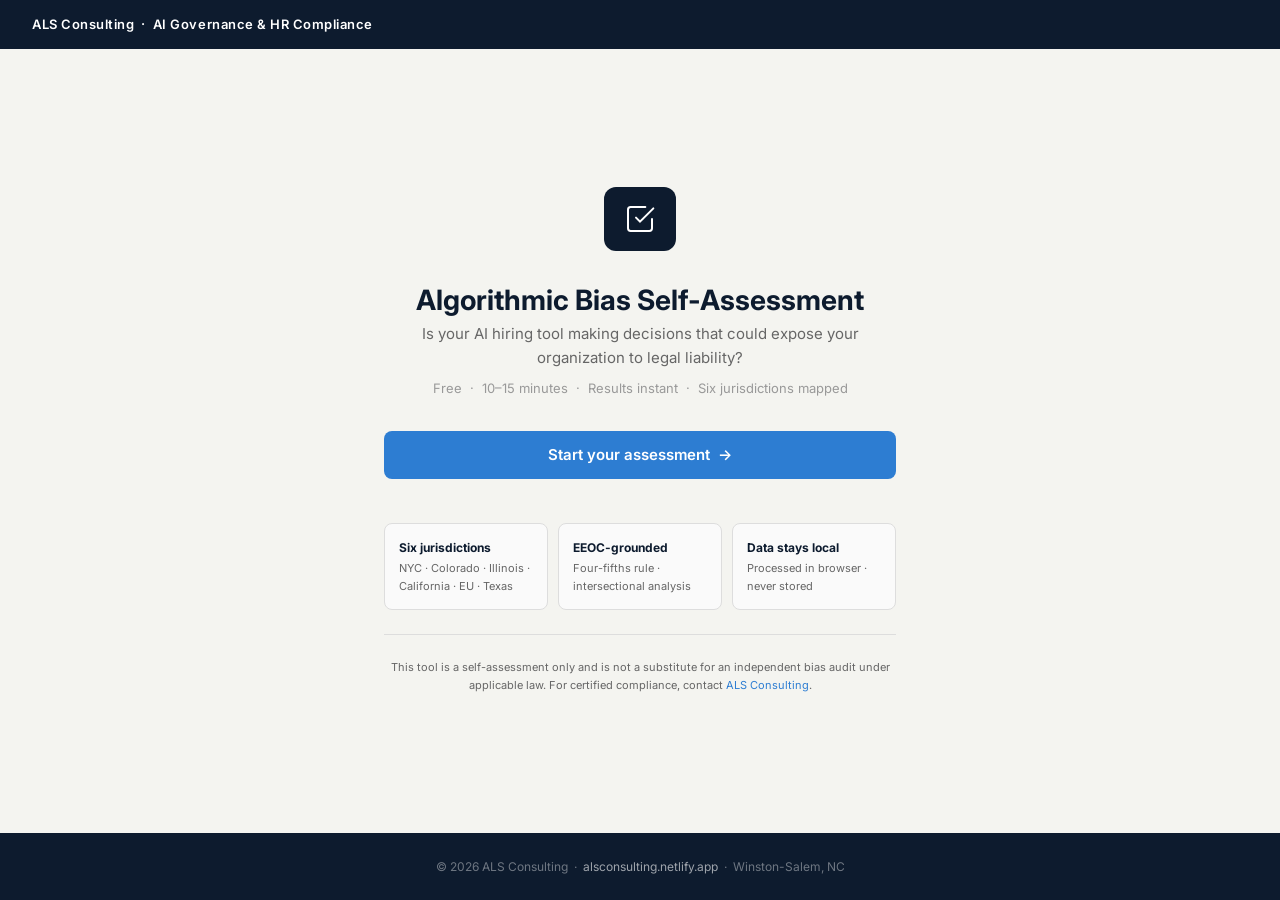
==== public/index.html @ ef99cf1a "Initial commit — ALS Consulting bias audit platform" ====
<!DOCTYPE html>
<html lang="en">
<head>
  <meta charset="UTF-8">
  <meta name="viewport" content="width=device-width, initial-scale=1.0">
  <title>Bias Assessment Tool — ALS Consulting</title>
  <link href="https://fonts.googleapis.com/css2?family=Inter:wght@400;500;600;700;800&display=swap" rel="stylesheet">
  <link rel="stylesheet" href="assets/styles.css">
</head>
<body class="als-page">

  <nav class="als-nav">
    <a href="https://alsconsulting.netlify.app" class="als-nav__logo">
      ALS Consulting &nbsp;·&nbsp; AI Governance & HR Compliance
    </a>
  </nav>

  <main class="als-screen" style="display:flex;align-items:center">
    <div class="als-container als-container--narrow" style="text-align:center">

      <div style="display:inline-block;background:var(--als-navy);border-radius:12px;
                  padding:16px 20px;margin-bottom:24px">
        <svg width="32" height="32" viewBox="0 0 24 24" fill="none"
             stroke="white" stroke-width="1.5" stroke-linecap="round">
          <path d="M9 11l3 3L22 4"/>
          <path d="M21 12v7a2 2 0 0 1-2 2H5a2 2 0 0 1-2-2V5a2 2 0 0 1 2-2h11"/>
        </svg>
      </div>

      <h1 class="als-screen__title" style="font-size:28px">
        Algorithmic Bias Self-Assessment
      </h1>
      <p style="font-size:15px;color:var(--als-text-muted);margin-bottom:8px;line-height:1.6">
        Is your AI hiring tool making decisions that could expose your organization
        to legal liability?
      </p>
      <p style="font-size:13px;color:var(--als-text-faint);margin-bottom:32px;line-height:1.6">
        Free &nbsp;·&nbsp; 10–15 minutes &nbsp;·&nbsp; Results instant &nbsp;·&nbsp;
        Six jurisdictions mapped
      </p>

      <a href="screens/screen-1.html"
         class="als-btn als-btn--cta" style="text-decoration:none;margin-bottom:16px">
        Start your assessment &nbsp;→
      </a>

      <div style="display:grid;grid-template-columns:1fr 1fr 1fr;gap:10px;margin-top:28px;
                  text-align:left">
        <div style="padding:14px;background:var(--als-surface);border-radius:8px;
                    border:0.5px solid var(--als-border)">
          <div style="font-size:12px;font-weight:700;color:var(--als-text-primary);margin-bottom:3px">
            Six jurisdictions
          </div>
          <div class="als-text-xs als-text-muted">NYC · Colorado · Illinois · California · EU · Texas</div>
        </div>
        <div style="padding:14px;background:var(--als-surface);border-radius:8px;
                    border:0.5px solid var(--als-border)">
          <div style="font-size:12px;font-weight:700;color:var(--als-text-primary);margin-bottom:3px">
            EEOC-grounded
          </div>
          <div class="als-text-xs als-text-muted">Four-fifths rule · intersectional analysis</div>
        </div>
        <div style="padding:14px;background:var(--als-surface);border-radius:8px;
                    border:0.5px solid var(--als-border)">
          <div style="font-size:12px;font-weight:700;color:var(--als-text-primary);margin-bottom:3px">
            Data stays local
          </div>
          <div class="als-text-xs als-text-muted">Processed in browser · never stored</div>
        </div>
      </div>

      <div class="als-divider" style="margin:24px 0"></div>

      <p class="als-text-xs als-text-muted" style="line-height:1.6">
        This tool is a self-assessment only and is not a substitute for an independent
        bias audit under applicable law. For certified compliance, contact
        <a href="https://alsconsulting.netlify.app">ALS Consulting</a>.
      </p>

    </div>
  </main>

  <footer class="als-footer">
    <p class="als-footer__text">
      &copy; 2026 ALS Consulting &nbsp;·&nbsp;
      <a href="https://alsconsulting.netlify.app" class="als-footer__link">alsconsulting.netlify.app</a>
      &nbsp;·&nbsp; Winston-Salem, NC
    </p>
  </footer>

</body>
</html>
---- public/assets/styles.css ----
/* ============================================================
   ALS Consulting — Bias Audit Platform
   styles.css v1.0
   Brand: alsconsulting.netlify.app
   Author: Aisha Stargill, ALS Consulting
   ============================================================ */

/* ── DESIGN TOKENS ─────────────────────────────────────────── */
:root {
  /* Brand colors — pulled directly from alsconsulting.netlify.app */
  --als-navy:        #0d1b2e;   /* primary surfaces, nav, headings */
  --als-navy-mid:    #1e3a5f;   /* secondary navy, hover states */
  --als-navy-light:  #2d5282;   /* tertiary navy, borders on dark bg */
  --als-blue:        #2d7dd2;   /* CTA buttons, links, active states */
  --als-blue-light:  #e8f1fb;   /* blue tinted backgrounds */

  /* Functional — legal status colors */
  --als-adverse:     #c0392b;   /* HIGH / adverse impact */
  --als-adverse-bg:  #fdecea;   /* adverse light background */
  --als-adverse-bd:  #f5b5b5;   /* adverse border */
  --als-compliant:   #1d9e75;   /* LOW / compliant */
  --als-compliant-bg:#e8f5e9;   /* compliant light background */
  --als-compliant-bd:#b5ddb5;   /* compliant border */
  --als-monitor:     #b7590a;   /* monitor / pending / countdown */
  --als-monitor-bg:  #fff3e0;   /* monitor light background */
  --als-monitor-bd:  #f5c87a;   /* monitor border */
  --als-doc:         #5c35b5;   /* documentation lane — Texas */
  --als-doc-bg:      #eeedfe;   /* doc light background */
  --als-doc-bd:      #c8c0f0;   /* doc border */

  /* Neutrals */
  --als-white:       #ffffff;
  --als-bg:          #f4f4f0;   /* page background */
  --als-surface:     #fafafa;   /* input backgrounds, cards */
  --als-border:      #dddddd;   /* default border */
  --als-border-mid:  #cccccc;   /* stronger border */
  --als-text-primary:#0d1b2e;   /* main text */
  --als-text-mid:    #444444;   /* body text */
  --als-text-muted:  #666666;   /* secondary text */
  --als-text-faint:  #999999;   /* placeholder, hints */

  /* Typography */
  --als-font:        'Inter', system-ui, -apple-system, sans-serif;
  --als-font-mono:   'JetBrains Mono', 'Fira Code', monospace;

  /* Spacing */
  --als-gap-xs:      4px;
  --als-gap-sm:      8px;
  --als-gap-md:      12px;
  --als-gap-lg:      16px;
  --als-gap-xl:      24px;
  --als-gap-2xl:     32px;
  --als-gap-3xl:     48px;

  /* Radii */
  --als-radius-sm:   4px;
  --als-radius-md:   8px;
  --als-radius-lg:   12px;
  --als-radius-xl:   16px;
  --als-radius-pill: 999px;

  /* Transitions */
  --als-ease:        0.15s ease;
}

/* ── RESET ──────────────────────────────────────────────────── */
*, *::before, *::after {
  box-sizing: border-box;
  margin: 0;
  padding: 0;
}

html {
  font-size: 16px;
  -webkit-text-size-adjust: 100%;
  scroll-behavior: smooth;
}

body {
  font-family: var(--als-font);
  font-size: 14px;
  line-height: 1.6;
  color: var(--als-text-mid);
  background: var(--als-bg);
  min-height: 100vh;
}

img, svg {
  display: block;
  max-width: 100%;
}

button {
  font-family: inherit;
  cursor: pointer;
  border: none;
  background: none;
}

input, select, textarea {
  font-family: inherit;
  font-size: 14px;
}

a {
  color: var(--als-blue);
  text-decoration: none;
}

a:hover {
  text-decoration: underline;
}

/* ── LAYOUT ─────────────────────────────────────────────────── */
.als-page {
  display: flex;
  flex-direction: column;
  min-height: 100vh;
}

.als-container {
  width: 100%;
  max-width: 760px;
  margin: 0 auto;
  padding: 0 var(--als-gap-xl);
}

.als-container--wide {
  max-width: 960px;
}

.als-container--narrow {
  max-width: 560px;
}

/* ── NAVIGATION BAR ─────────────────────────────────────────── */
.als-nav {
  background: var(--als-navy);
  padding: 14px var(--als-gap-2xl);
  display: flex;
  align-items: center;
  justify-content: space-between;
  position: sticky;
  top: 0;
  z-index: 100;
}

.als-nav__logo {
  color: var(--als-white);
  font-size: 13px;
  font-weight: 600;
  letter-spacing: 0.04em;
  text-decoration: none;
}

.als-nav__logo:hover {
  text-decoration: none;
  opacity: 0.85;
}

/* ── PROGRESS STEPS ─────────────────────────────────────────── */
.als-steps {
  display: flex;
  align-items: center;
  gap: 6px;
}

.als-step {
  width: 8px;
  height: 8px;
  border-radius: var(--als-radius-pill);
  background: var(--als-navy-mid);
  transition: background var(--als-ease);
}

.als-step--active {
  background: var(--als-blue);
  width: 20px;
}

.als-step--done {
  background: var(--als-compliant);
}

/* ── SCREEN BODY ────────────────────────────────────────────── */
.als-screen {
  flex: 1;
  padding: var(--als-gap-3xl) var(--als-gap-xl);
}

.als-screen__title {
  font-size: 22px;
  font-weight: 700;
  color: var(--als-text-primary);
  margin-bottom: 4px;
  line-height: 1.3;
}

.als-screen__title em {
  font-style: italic;
  color: var(--als-blue);
}

.als-screen__sub {
  font-size: 13px;
  color: var(--als-text-muted);
  margin-bottom: var(--als-gap-2xl);
}

/* ── CARDS ──────────────────────────────────────────────────── */
.als-card {
  background: var(--als-white);
  border: 0.5px solid var(--als-border);
  border-radius: var(--als-radius-lg);
  padding: var(--als-gap-xl) var(--als-gap-2xl);
  margin-bottom: var(--als-gap-lg);
}

.als-card--dark {
  background: var(--als-navy);
  border-color: var(--als-navy-mid);
  color: var(--als-white);
}

.als-card--adverse {
  background: var(--als-adverse-bg);
  border-color: var(--als-adverse-bd);
}

.als-card--compliant {
  background: var(--als-compliant-bg);
  border-color: var(--als-compliant-bd);
}

.als-card--monitor {
  background: var(--als-monitor-bg);
  border-color: var(--als-monitor-bd);
}

.als-card--doc {
  background: var(--als-doc-bg);
  border-color: var(--als-doc-bd);
}

/* ── FORM ELEMENTS ──────────────────────────────────────────── */
.als-form-group {
  display: flex;
  flex-direction: column;
  gap: var(--als-gap-xs);
  margin-bottom: var(--als-gap-md);
}

.als-label {
  font-size: 12px;
  font-weight: 600;
  color: var(--als-text-muted);
  letter-spacing: 0.02em;
  text-transform: uppercase;
}

.als-input,
.als-select,
.als-textarea {
  height: 40px;
  border: 0.5px solid var(--als-border-mid);
  border-radius: var(--als-radius-md);
  padding: 0 12px;
  font-size: 14px;
  color: var(--als-text-primary);
  background: var(--als-surface);
  transition: border-color var(--als-ease), box-shadow var(--als-ease);
  width: 100%;
}

.als-textarea {
  height: auto;
  min-height: 100px;
  padding: 10px 12px;
  resize: vertical;
}

.als-input:focus,
.als-select:focus,
.als-textarea:focus {
  outline: none;
  border-color: var(--als-blue);
  box-shadow: 0 0 0 3px rgba(45, 125, 210, 0.12);
}

.als-input::placeholder,
.als-textarea::placeholder {
  color: var(--als-text-faint);
}

.als-input--error {
  border-color: var(--als-adverse);
  background: var(--als-adverse-bg);
}

.als-select {
  appearance: none;
  background-image: url("data:image/svg+xml,%3Csvg xmlns='http://www.w3.org/2000/svg' width='12' height='12' viewBox='0 0 12 12'%3E%3Cpath fill='%23666' d='M6 8L1 3h10z'/%3E%3C/svg%3E");
  background-repeat: no-repeat;
  background-position: right 12px center;
  padding-right: 32px;
  cursor: pointer;
}

/* ── FORM GRID ──────────────────────────────────────────────── */
.als-form-row {
  display: grid;
  grid-template-columns: 1fr 1fr;
  gap: var(--als-gap-md);
}

.als-form-row--3 {
  grid-template-columns: 1fr 1fr 1fr;
}

/* ── BUTTONS ────────────────────────────────────────────────── */
.als-btn {
  display: inline-flex;
  align-items: center;
  justify-content: center;
  gap: 8px;
  height: 44px;
  padding: 0 var(--als-gap-xl);
  border-radius: var(--als-radius-md);
  font-size: 14px;
  font-weight: 600;
  transition: all var(--als-ease);
  cursor: pointer;
  text-decoration: none;
  border: none;
}

.als-btn:active {
  transform: scale(0.98);
}

.als-btn--primary {
  background: var(--als-navy);
  color: var(--als-white);
  width: 100%;
}

.als-btn--primary:hover {
  background: var(--als-navy-mid);
  text-decoration: none;
  color: var(--als-white);
}

.als-btn--cta {
  background: var(--als-blue);
  color: var(--als-white);
  width: 100%;
  height: 48px;
  font-size: 15px;
}

.als-btn--cta:hover {
  background: #2268b8;
  text-decoration: none;
  color: var(--als-white);
}

.als-btn--secondary {
  background: var(--als-surface);
  color: var(--als-text-mid);
  border: 0.5px solid var(--als-border-mid);
}

.als-btn--secondary:hover {
  background: #eeeeea;
  text-decoration: none;
}

.als-btn--ghost {
  background: transparent;
  color: var(--als-blue);
  border: 0.5px solid var(--als-blue);
}

.als-btn--ghost:hover {
  background: var(--als-blue-light);
  text-decoration: none;
}

.als-btn--sm {
  height: 32px;
  padding: 0 var(--als-gap-md);
  font-size: 12px;
}

/* ── BADGES / PILLS ─────────────────────────────────────────── */
.als-badge {
  display: inline-flex;
  align-items: center;
  padding: 3px 10px;
  border-radius: var(--als-radius-pill);
  font-size: 11px;
  font-weight: 700;
  letter-spacing: 0.04em;
  text-transform: uppercase;
}

.als-badge--adverse {
  background: var(--als-adverse);
  color: var(--als-white);
}

.als-badge--compliant {
  background: var(--als-compliant);
  color: var(--als-white);
}

.als-badge--monitor {
  background: var(--als-monitor-bg);
  color: var(--als-monitor);
  border: 0.5px solid var(--als-monitor-bd);
}

.als-badge--doc {
  background: var(--als-doc-bg);
  color: var(--als-doc);
  border: 0.5px solid var(--als-doc-bd);
}

.als-badge--active {
  background: var(--als-compliant-bg);
  color: var(--als-compliant);
  border: 0.5px solid var(--als-compliant-bd);
}

.als-badge--pending {
  background: var(--als-monitor-bg);
  color: var(--als-monitor);
}

/* ── JURISDICTION SELECTOR CARDS ────────────────────────────── */
.als-jur-grid {
  display: grid;
  grid-template-columns: 1fr 1fr 1fr;
  gap: var(--als-gap-sm);
  margin-bottom: var(--als-gap-xl);
}

.als-jur-card {
  border: 0.5px solid var(--als-border);
  border-radius: var(--als-radius-md);
  padding: 12px 14px;
  cursor: pointer;
  background: var(--als-surface);
  transition: all var(--als-ease);
  user-select: none;
}

.als-jur-card:hover {
  border-color: var(--als-blue);
  background: var(--als-blue-light);
}

.als-jur-card.selected {
  border-color: var(--als-blue);
  background: var(--als-blue-light);
  box-shadow: 0 0 0 1px var(--als-blue);
}

.als-jur-card__name {
  font-size: 12px;
  font-weight: 700;
  color: var(--als-text-primary);
  margin-bottom: 3px;
}

.als-jur-card__status {
  font-size: 10px;
  color: var(--als-compliant);
  font-weight: 500;
}

.als-jur-card__status--pending {
  color: var(--als-monitor);
}

.als-jur-card__status--doc {
  color: var(--als-doc);
}

/* ── FILE UPLOAD ────────────────────────────────────────────── */
.als-upload-zone {
  border: 1.5px dashed var(--als-border-mid);
  border-radius: var(--als-radius-lg);
  padding: var(--als-gap-3xl) var(--als-gap-2xl);
  text-align: center;
  cursor: pointer;
  background: var(--als-surface);
  transition: all var(--als-ease);
}

.als-upload-zone:hover,
.als-upload-zone.dragover {
  border-color: var(--als-blue);
  background: var(--als-blue-light);
}

.als-upload-zone__icon {
  width: 40px;
  height: 40px;
  margin: 0 auto var(--als-gap-md);
  background: var(--als-navy);
  border-radius: var(--als-radius-md);
  display: flex;
  align-items: center;
  justify-content: center;
}

.als-upload-zone__icon svg {
  width: 20px;
  height: 20px;
  stroke: var(--als-white);
}

.als-upload-zone__title {
  font-size: 14px;
  font-weight: 600;
  color: var(--als-text-primary);
  margin-bottom: 4px;
}

.als-upload-zone__sub {
  font-size: 12px;
  color: var(--als-text-muted);
}

.als-upload-zone input[type="file"] {
  display: none;
}

/* ── VALIDATION ITEMS ───────────────────────────────────────── */
.als-validation-list {
  display: flex;
  flex-direction: column;
  gap: var(--als-gap-sm);
  margin-bottom: var(--als-gap-xl);
}

.als-validation-item {
  display: flex;
  align-items: center;
  gap: var(--als-gap-md);
  padding: 10px 14px;
  border-radius: var(--als-radius-md);
  border: 0.5px solid var(--als-border);
  background: var(--als-surface);
  font-size: 13px;
}

.als-validation-item__dot {
  width: 10px;
  height: 10px;
  border-radius: 50%;
  flex-shrink: 0;
}

.als-validation-item--ok .als-validation-item__dot {
  background: var(--als-compliant);
}

.als-validation-item--error .als-validation-item__dot {
  background: var(--als-adverse);
}

.als-validation-item--warn .als-validation-item__dot {
  background: var(--als-monitor);
}

.als-validation-item--ok {
  border-color: var(--als-compliant-bd);
}

.als-validation-item--error {
  border-color: var(--als-adverse-bd);
  background: var(--als-adverse-bg);
}

.als-validation-item--warn {
  border-color: var(--als-monitor-bd);
  background: var(--als-monitor-bg);
}

/* ── RISK SCORE HEADER ──────────────────────────────────────── */
.als-risk-header {
  background: var(--als-navy);
  padding: var(--als-gap-xl) var(--als-gap-2xl) var(--als-gap-xl);
}

.als-risk-header__top {
  display: flex;
  justify-content: space-between;
  align-items: center;
  margin-bottom: var(--als-gap-lg);
}

.als-risk-header__label {
  color: rgba(255,255,255,0.6);
  font-size: 11px;
  font-weight: 600;
  letter-spacing: 0.06em;
  text-transform: uppercase;
  margin-bottom: 2px;
}

.als-risk-header__title {
  color: var(--als-white);
  font-size: 16px;
  font-weight: 700;
}

/* ── GAUGE BAR ──────────────────────────────────────────────── */
.als-gauge {
  margin-bottom: var(--als-gap-md);
}

.als-gauge__bar {
  height: 8px;
  background: var(--als-navy-mid);
  border-radius: var(--als-radius-pill);
  overflow: hidden;
  position: relative;
}

.als-gauge__fill {
  height: 100%;
  border-radius: var(--als-radius-pill);
  transition: width 0.8s cubic-bezier(0.4, 0, 0.2, 1);
}

.als-gauge__fill--adverse {
  background: var(--als-adverse);
}

.als-gauge__fill--compliant {
  background: var(--als-compliant);
}

.als-gauge__threshold {
  position: absolute;
  top: -2px;
  bottom: -2px;
  width: 2px;
  background: rgba(255,255,255,0.4);
  left: 80%;
}

.als-gauge__labels {
  display: flex;
  justify-content: space-between;
  margin-top: 4px;
}

.als-gauge__label-text {
  font-size: 10px;
  color: rgba(255,255,255,0.4);
}

/* ── GROUP RESULT CARDS ─────────────────────────────────────── */
.als-groups-grid {
  display: grid;
  grid-template-columns: 1fr 1fr;
  gap: var(--als-gap-sm);
  padding: var(--als-gap-xl) var(--als-gap-2xl);
}

.als-group-card {
  border-radius: var(--als-radius-md);
  padding: 14px 16px;
  border: 0.5px solid;
}

.als-group-card--adverse {
  background: var(--als-adverse-bg);
  border-color: var(--als-adverse-bd);
}

.als-group-card--compliant {
  background: var(--als-compliant-bg);
  border-color: var(--als-compliant-bd);
}

.als-group-card--excluded {
  background: var(--als-surface);
  border-color: var(--als-border);
  opacity: 0.7;
}

.als-group-card__name {
  font-size: 11px;
  font-weight: 700;
  color: var(--als-text-primary);
  margin-bottom: 6px;
  line-height: 1.3;
}

.als-group-card__ratio {
  font-size: 28px;
  font-weight: 800;
  line-height: 1;
  margin-bottom: 4px;
}

.als-group-card__ratio--adverse {
  color: var(--als-adverse);
}

.als-group-card__ratio--compliant {
  color: var(--als-compliant);
}

.als-group-card__meta {
  font-size: 10px;
  color: var(--als-text-muted);
}

/* ── JURISDICTION FLAGS ─────────────────────────────────────── */
.als-jur-flags {
  display: flex;
  flex-direction: column;
  gap: var(--als-gap-xs);
  padding: 0 var(--als-gap-2xl) var(--als-gap-lg);
}

.als-jur-flag-row {
  display: flex;
  align-items: center;
  justify-content: space-between;
  padding: 10px 14px;
  border-radius: var(--als-radius-md);
  border: 0.5px solid var(--als-border);
  background: var(--als-surface);
}

.als-jur-flag-row__name {
  font-size: 12px;
  font-weight: 600;
  color: var(--als-text-primary);
}

/* ── COUNTDOWN STRIP ────────────────────────────────────────── */
.als-countdown-strip {
  background: var(--als-monitor-bg);
  border-top: 0.5px solid var(--als-monitor-bd);
  padding: 10px var(--als-gap-2xl);
  display: flex;
  align-items: flex-start;
  gap: var(--als-gap-md);
}

.als-countdown-strip__dot {
  width: 8px;
  height: 8px;
  border-radius: 50%;
  background: var(--als-monitor);
  flex-shrink: 0;
  margin-top: 4px;
}

.als-countdown-strip__text {
  font-size: 12px;
  color: var(--als-monitor);
  line-height: 1.5;
}

/* ── LEGAL WALL ─────────────────────────────────────────────── */
.als-wall {
  background: var(--als-navy);
  border-radius: var(--als-radius-lg);
  padding: var(--als-gap-xl) var(--als-gap-2xl);
  margin-bottom: var(--als-gap-lg);
}

.als-wall__heading {
  color: var(--als-white);
  font-size: 14px;
  font-weight: 700;
  margin-bottom: var(--als-gap-sm);
  line-height: 1.4;
}

.als-wall__body {
  color: rgba(255,255,255,0.65);
  font-size: 13px;
  line-height: 1.6;
}

/* ── RECOMMENDATIONS ────────────────────────────────────────── */
.als-rec-list {
  display: flex;
  flex-direction: column;
  gap: var(--als-gap-md);
  margin-bottom: var(--als-gap-xl);
}

.als-rec-item {
  display: flex;
  gap: var(--als-gap-lg);
  padding: var(--als-gap-lg);
  background: var(--als-white);
  border: 0.5px solid var(--als-border);
  border-radius: var(--als-radius-md);
  border-left: 3px solid var(--als-navy);
}

.als-rec-item__number {
  font-size: 18px;
  font-weight: 800;
  color: var(--als-navy);
  min-width: 28px;
  line-height: 1;
  padding-top: 2px;
}

.als-rec-item__content {}

.als-rec-item__title {
  font-size: 13px;
  font-weight: 700;
  color: var(--als-text-primary);
  margin-bottom: 4px;
}

.als-rec-item__body {
  font-size: 12px;
  color: var(--als-text-muted);
  line-height: 1.5;
}

.als-rec-item__jurisdiction {
  display: inline-flex;
  margin-top: 6px;
  font-size: 10px;
  font-weight: 700;
  color: var(--als-blue);
  background: var(--als-blue-light);
  padding: 2px 8px;
  border-radius: var(--als-radius-pill);
}

/* ── DIVIDERS ───────────────────────────────────────────────── */
.als-divider {
  height: 0.5px;
  background: var(--als-border);
  margin: var(--als-gap-lg) 0;
}

/* ── ALERT BOXES ────────────────────────────────────────────── */
.als-alert {
  padding: 12px 16px;
  border-radius: var(--als-radius-md);
  border: 0.5px solid;
  font-size: 12px;
  line-height: 1.5;
  margin-bottom: var(--als-gap-md);
}

.als-alert--adverse {
  background: var(--als-adverse-bg);
  border-color: var(--als-adverse-bd);
  color: #7a1a12;
}

.als-alert--monitor {
  background: var(--als-monitor-bg);
  border-color: var(--als-monitor-bd);
  color: var(--als-monitor);
}

.als-alert--compliant {
  background: var(--als-compliant-bg);
  border-color: var(--als-compliant-bd);
  color: #0a5c36;
}

.als-alert--doc {
  background: var(--als-doc-bg);
  border-color: var(--als-doc-bd);
  color: var(--als-doc);
}

.als-alert__title {
  font-weight: 700;
  margin-bottom: 2px;
}

/* ── STAT / METRIC CARDS ────────────────────────────────────── */
.als-stats-grid {
  display: grid;
  grid-template-columns: repeat(3, 1fr);
  gap: var(--als-gap-md);
  margin-bottom: var(--als-gap-xl);
}

.als-stat {
  background: var(--als-surface);
  border-radius: var(--als-radius-md);
  padding: var(--als-gap-md) var(--als-gap-lg);
}

.als-stat__label {
  font-size: 11px;
  color: var(--als-text-muted);
  margin-bottom: 4px;
  text-transform: uppercase;
  letter-spacing: 0.04em;
}

.als-stat__value {
  font-size: 22px;
  font-weight: 700;
  color: var(--als-text-primary);
}

.als-stat__value--adverse {
  color: var(--als-adverse);
}

.als-stat__value--compliant {
  color: var(--als-compliant);
}

/* ── LOADING STATE ──────────────────────────────────────────── */
.als-loading {
  display: flex;
  flex-direction: column;
  align-items: center;
  justify-content: center;
  padding: var(--als-gap-3xl);
  gap: var(--als-gap-lg);
}

.als-spinner {
  width: 36px;
  height: 36px;
  border: 3px solid var(--als-border);
  border-top-color: var(--als-navy);
  border-radius: 50%;
  animation: als-spin 0.8s linear infinite;
}

@keyframes als-spin {
  to { transform: rotate(360deg); }
}

.als-loading__text {
  font-size: 13px;
  color: var(--als-text-muted);
}

/* ── ERROR STATE ────────────────────────────────────────────── */
.als-error-state {
  text-align: center;
  padding: var(--als-gap-3xl) var(--als-gap-xl);
}

.als-error-state__icon {
  width: 44px;
  height: 44px;
  border-radius: 50%;
  background: var(--als-adverse-bg);
  display: flex;
  align-items: center;
  justify-content: center;
  margin: 0 auto var(--als-gap-lg);
}

.als-error-state__title {
  font-size: 16px;
  font-weight: 700;
  color: var(--als-adverse);
  margin-bottom: 6px;
}

.als-error-state__body {
  font-size: 13px;
  color: var(--als-text-muted);
  margin-bottom: var(--als-gap-xl);
}

/* ── FOOTER ─────────────────────────────────────────────────── */
.als-footer {
  background: var(--als-navy);
  padding: var(--als-gap-xl) var(--als-gap-2xl);
  margin-top: auto;
  text-align: center;
}

.als-footer__text {
  font-size: 12px;
  color: rgba(255,255,255,0.4);
}

.als-footer__link {
  color: rgba(255,255,255,0.6);
}

.als-footer__link:hover {
  color: var(--als-white);
  text-decoration: underline;
}

/* ── WATERMARK (summary export) ─────────────────────────────── */
.als-watermark {
  position: relative;
}

.als-watermark::after {
  content: "INTERNAL USE ONLY · NOT AUDIT CERTIFIED";
  position: absolute;
  top: 50%;
  left: 50%;
  transform: translate(-50%, -50%) rotate(-35deg);
  font-size: 28px;
  font-weight: 900;
  color: rgba(0,0,0,0.06);
  white-space: nowrap;
  pointer-events: none;
  letter-spacing: 0.08em;
  z-index: 0;
}

/* ── UTILITY CLASSES ────────────────────────────────────────── */
.als-text-center  { text-align: center; }
.als-text-muted   { color: var(--als-text-muted); }
.als-text-sm      { font-size: 12px; }
.als-text-xs      { font-size: 11px; }
.als-font-bold    { font-weight: 700; }
.als-mt-sm        { margin-top: var(--als-gap-sm); }
.als-mt-md        { margin-top: var(--als-gap-md); }
.als-mt-lg        { margin-top: var(--als-gap-lg); }
.als-mt-xl        { margin-top: var(--als-gap-xl); }
.als-mb-sm        { margin-bottom: var(--als-gap-sm); }
.als-mb-md        { margin-bottom: var(--als-gap-md); }
.als-mb-lg        { margin-bottom: var(--als-gap-lg); }
.als-mb-xl        { margin-bottom: var(--als-gap-xl); }
.als-w-full       { width: 100%; }
.als-hidden       { display: none !important; }
.als-flex         { display: flex; }
.als-flex-center  { display: flex; align-items: center; justify-content: center; }
.als-flex-between { display: flex; align-items: center; justify-content: space-between; }
.als-gap-sm       { gap: var(--als-gap-sm); }
.als-gap-md       { gap: var(--als-gap-md); }

/* ── RESPONSIVE ─────────────────────────────────────────────── */
@media (max-width: 600px) {
  .als-form-row,
  .als-form-row--3 {
    grid-template-columns: 1fr;
  }

  .als-jur-grid {
    grid-template-columns: 1fr 1fr;
  }

  .als-groups-grid {
    grid-template-columns: 1fr;
  }

  .als-stats-grid {
    grid-template-columns: 1fr 1fr;
  }

  .als-screen {
    padding: var(--als-gap-xl) var(--als-gap-md);
  }

  .als-nav {
    padding: 12px var(--als-gap-lg);
  }

  .als-screen__title {
    font-size: 18px;
  }
}

@media (max-width: 400px) {
  .als-jur-grid {
    grid-template-columns: 1fr;
  }

  .als-stats-grid {
    grid-template-columns: 1fr;
  }
}

/* ── PRINT (summary export) ─────────────────────────────────── */
@media print {
  .als-nav,
  .als-btn,
  .als-footer {
    display: none !important;
  }

  body {
    background: white;
  }

  .als-card,
  .als-group-card {
    break-inside: avoid;
  }
}
</style>
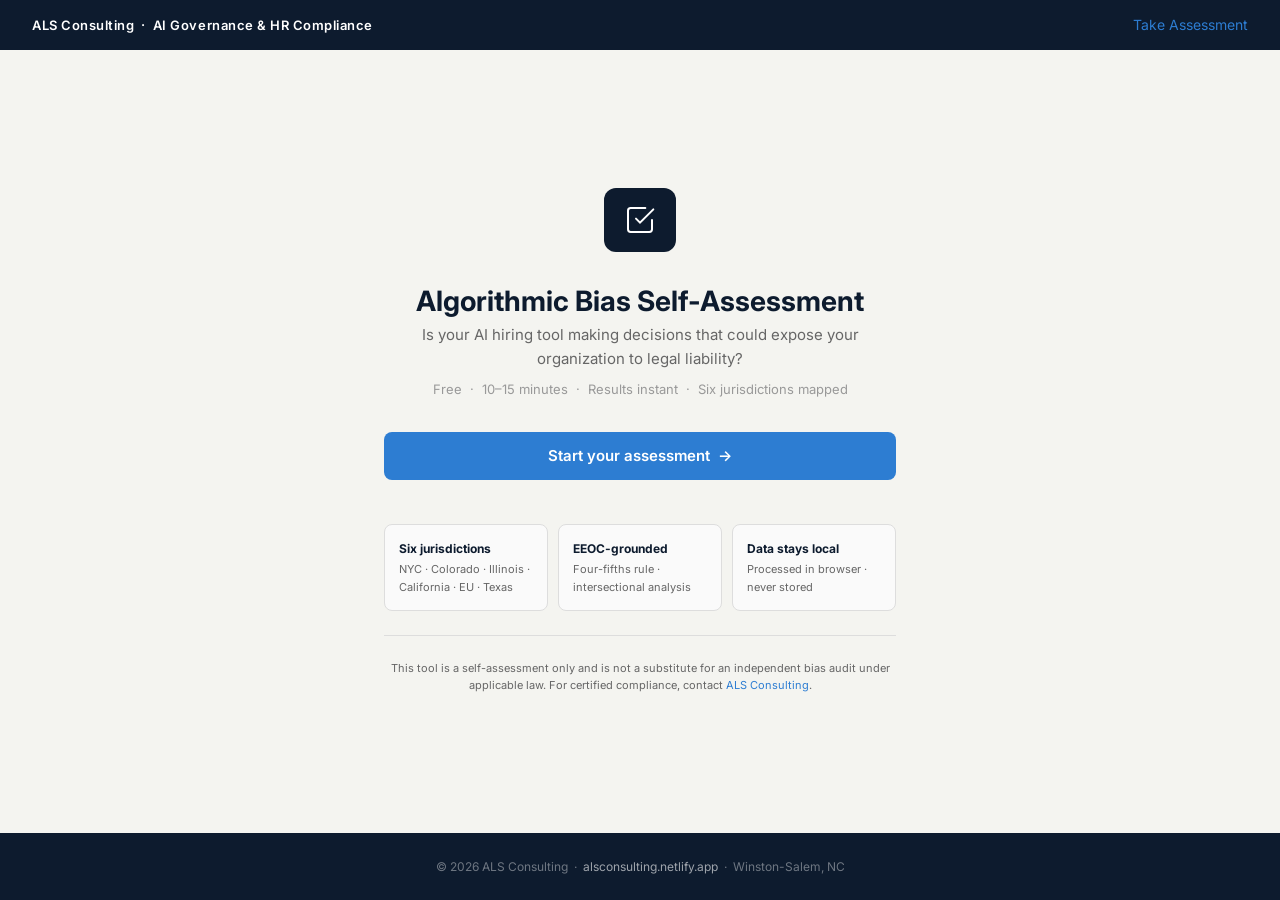
==== commit ea88a84f: "Add Take Assessment link to navbar" ====
--- a/public/index.html
+++ b/public/index.html
@@ -13,6 +13,7 @@
     <a href="https://alsconsulting.netlify.app" class="als-nav__logo">
       ALS Consulting &nbsp;·&nbsp; AI Governance & HR Compliance
     </a>
+    <a href="https://alsconsulting.netlify.app/screens/screen-1" class="nav-cta">Take Assessment</a>
   </nav>
 
   <main class="als-screen" style="display:flex;align-items:center">
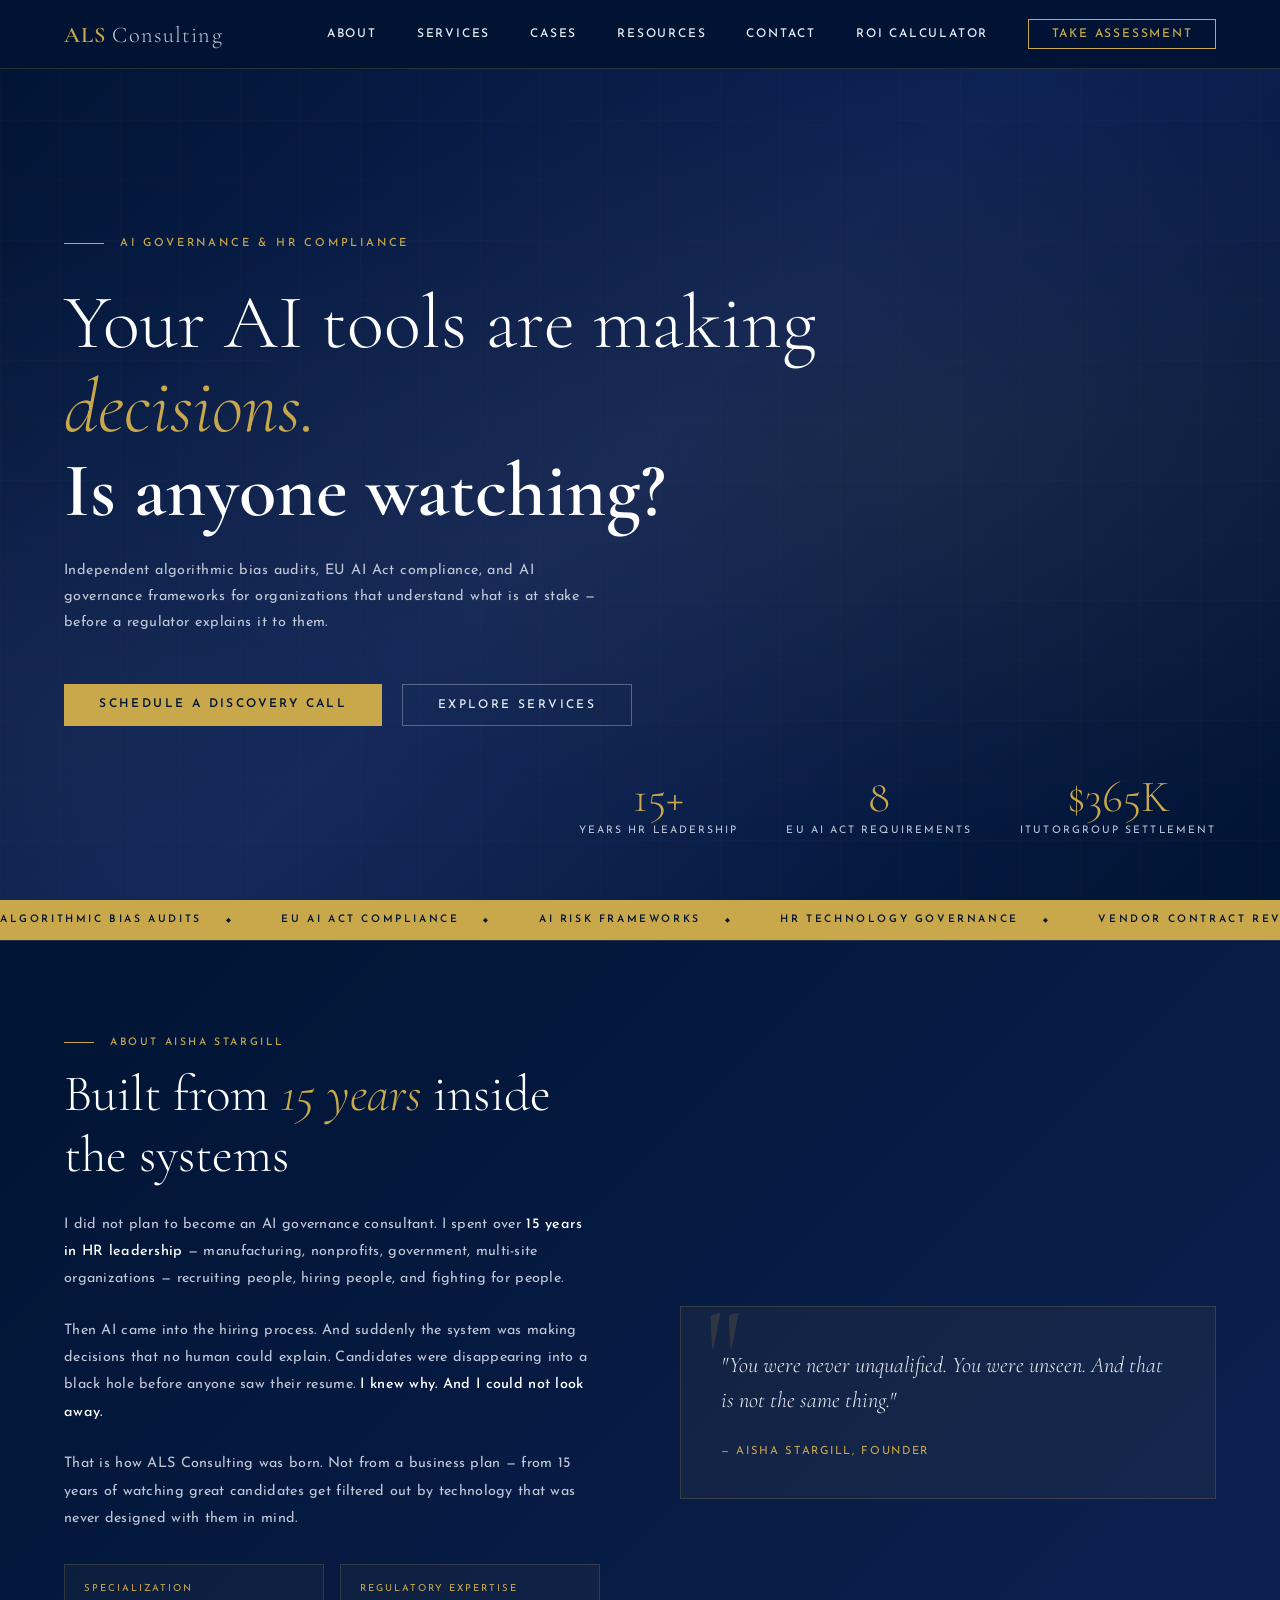
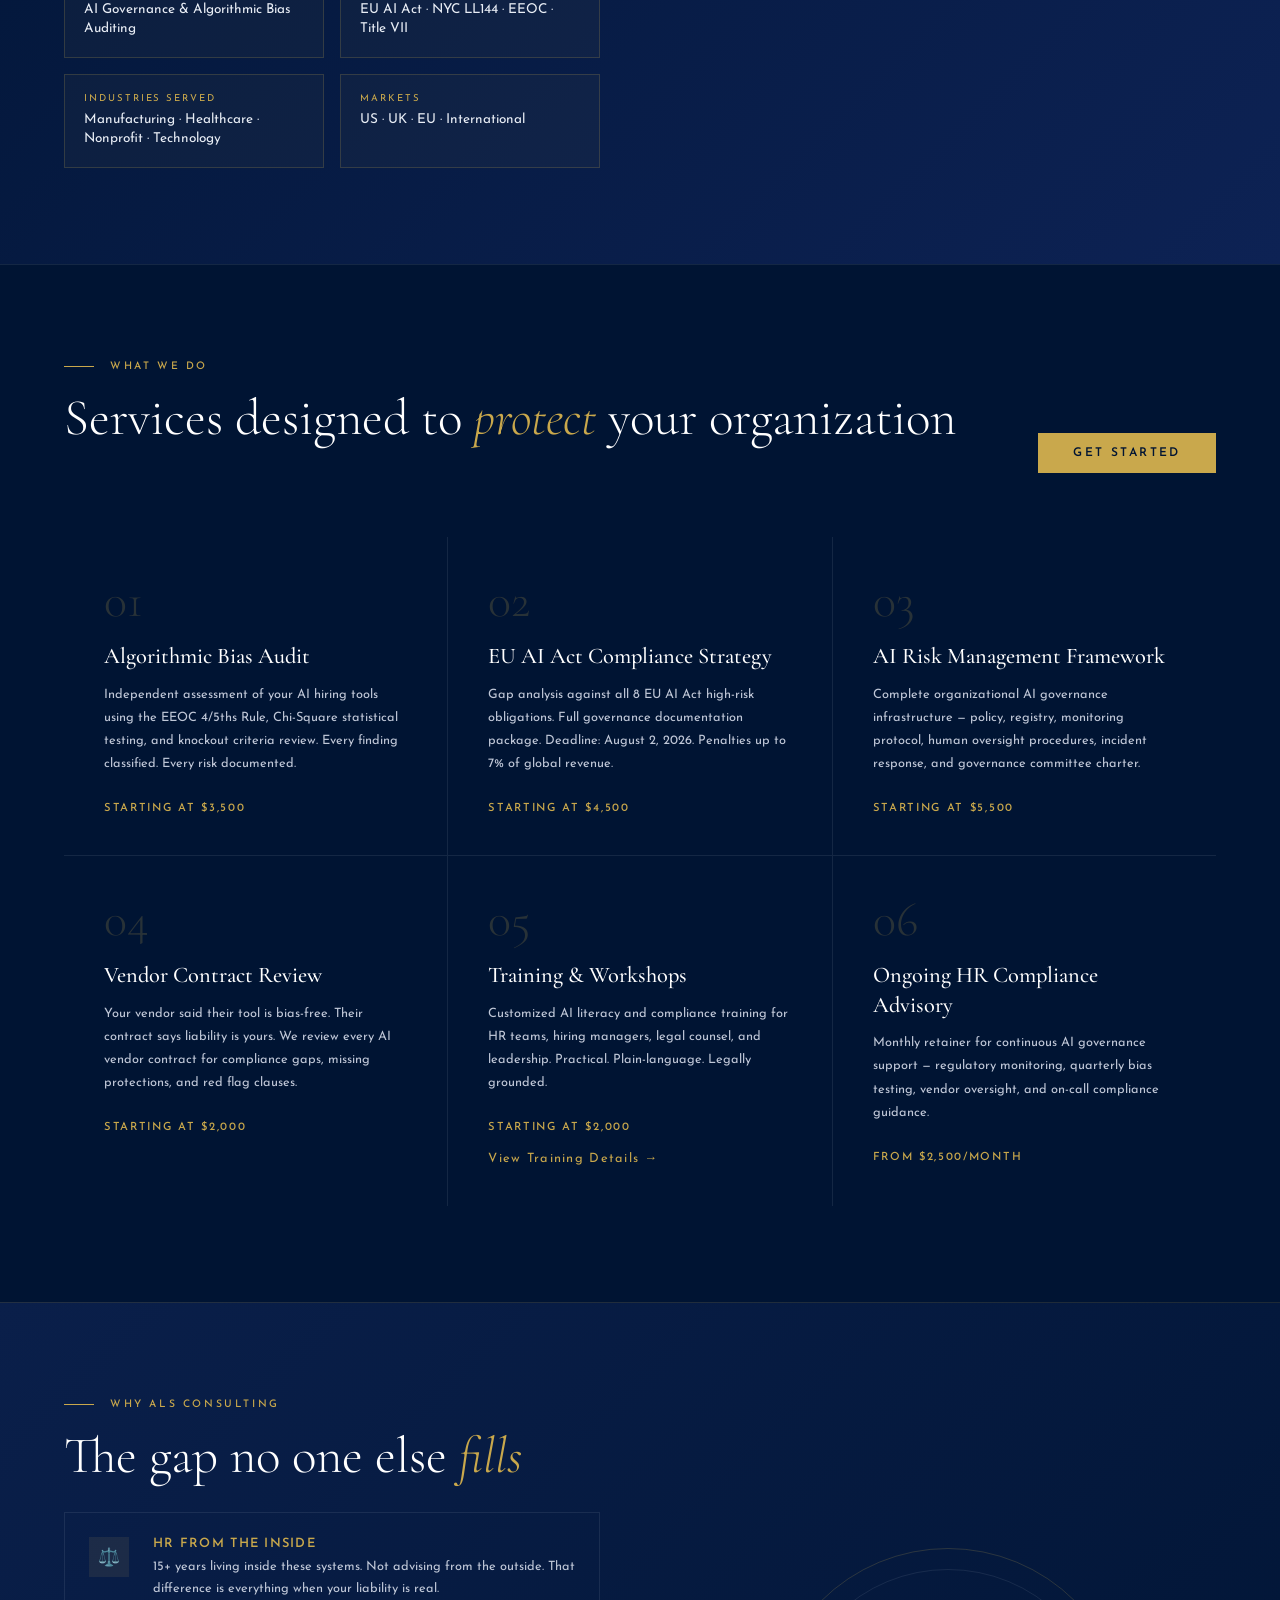
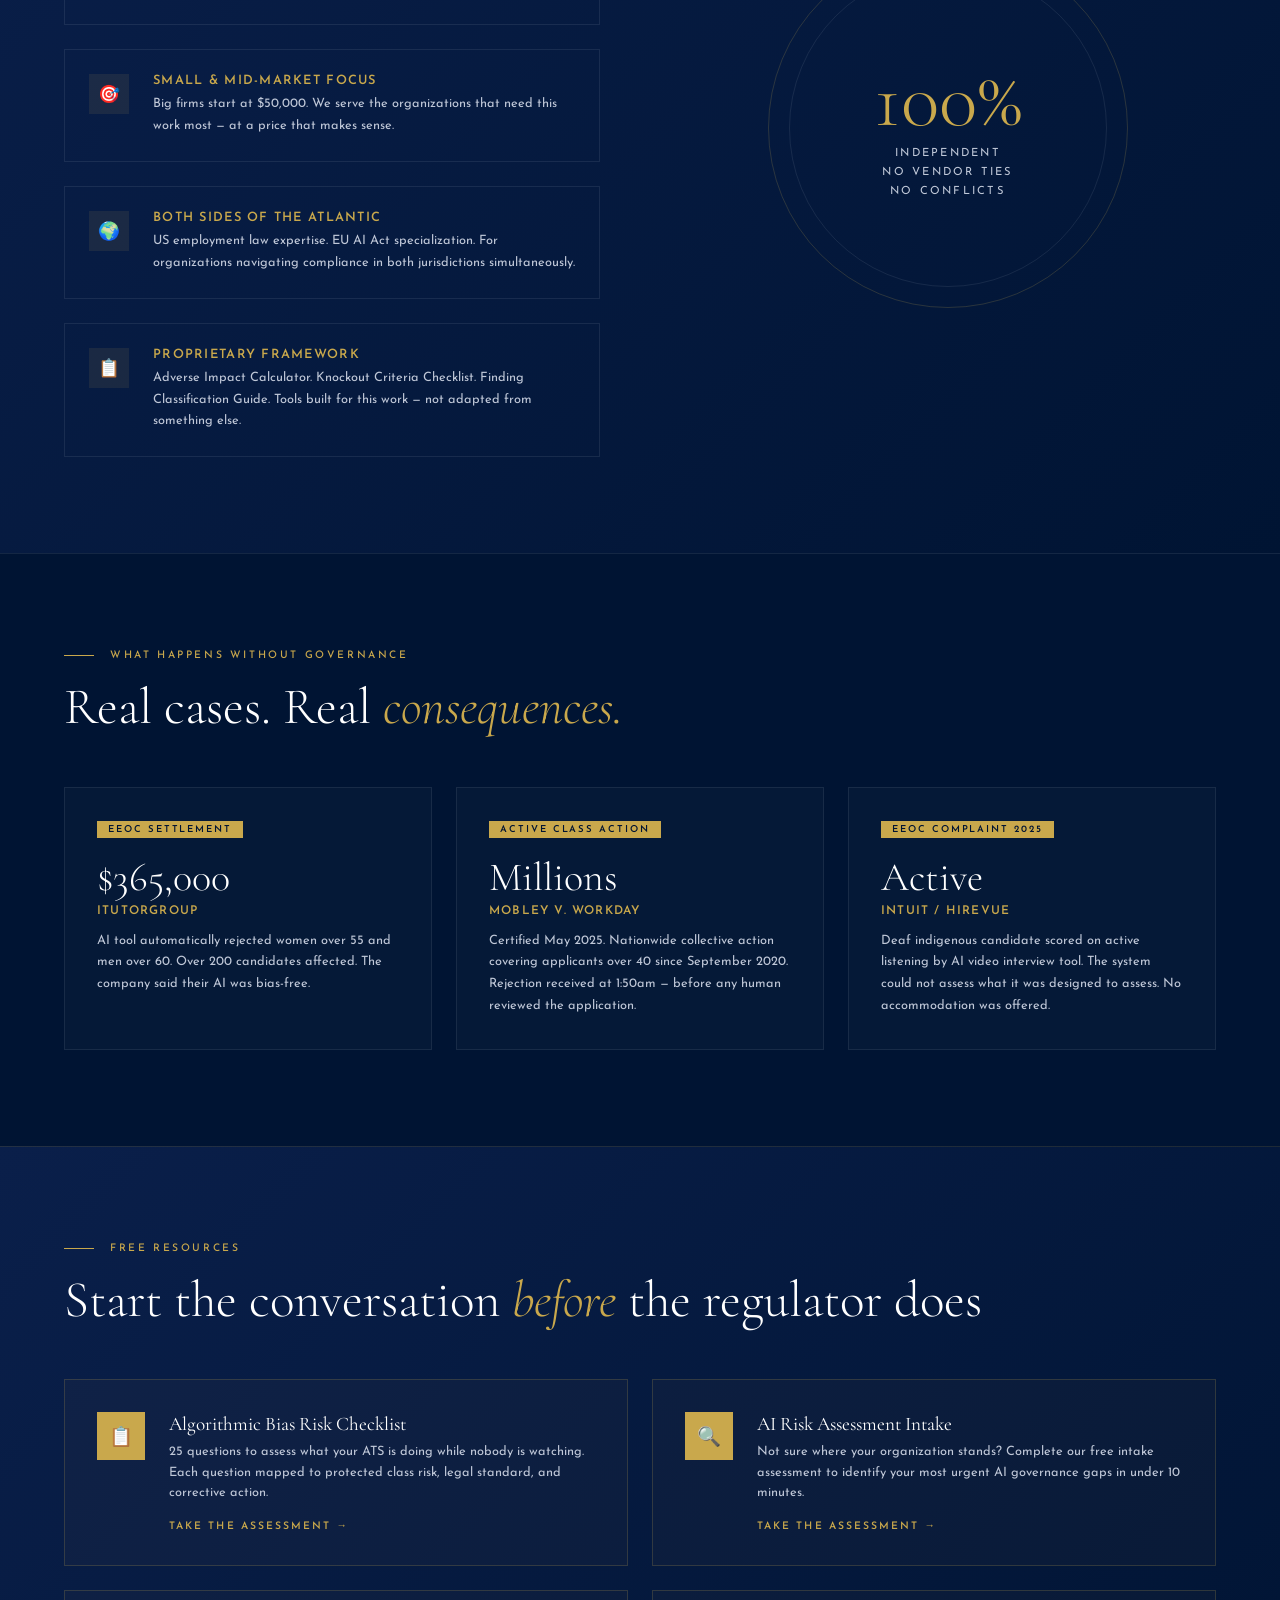
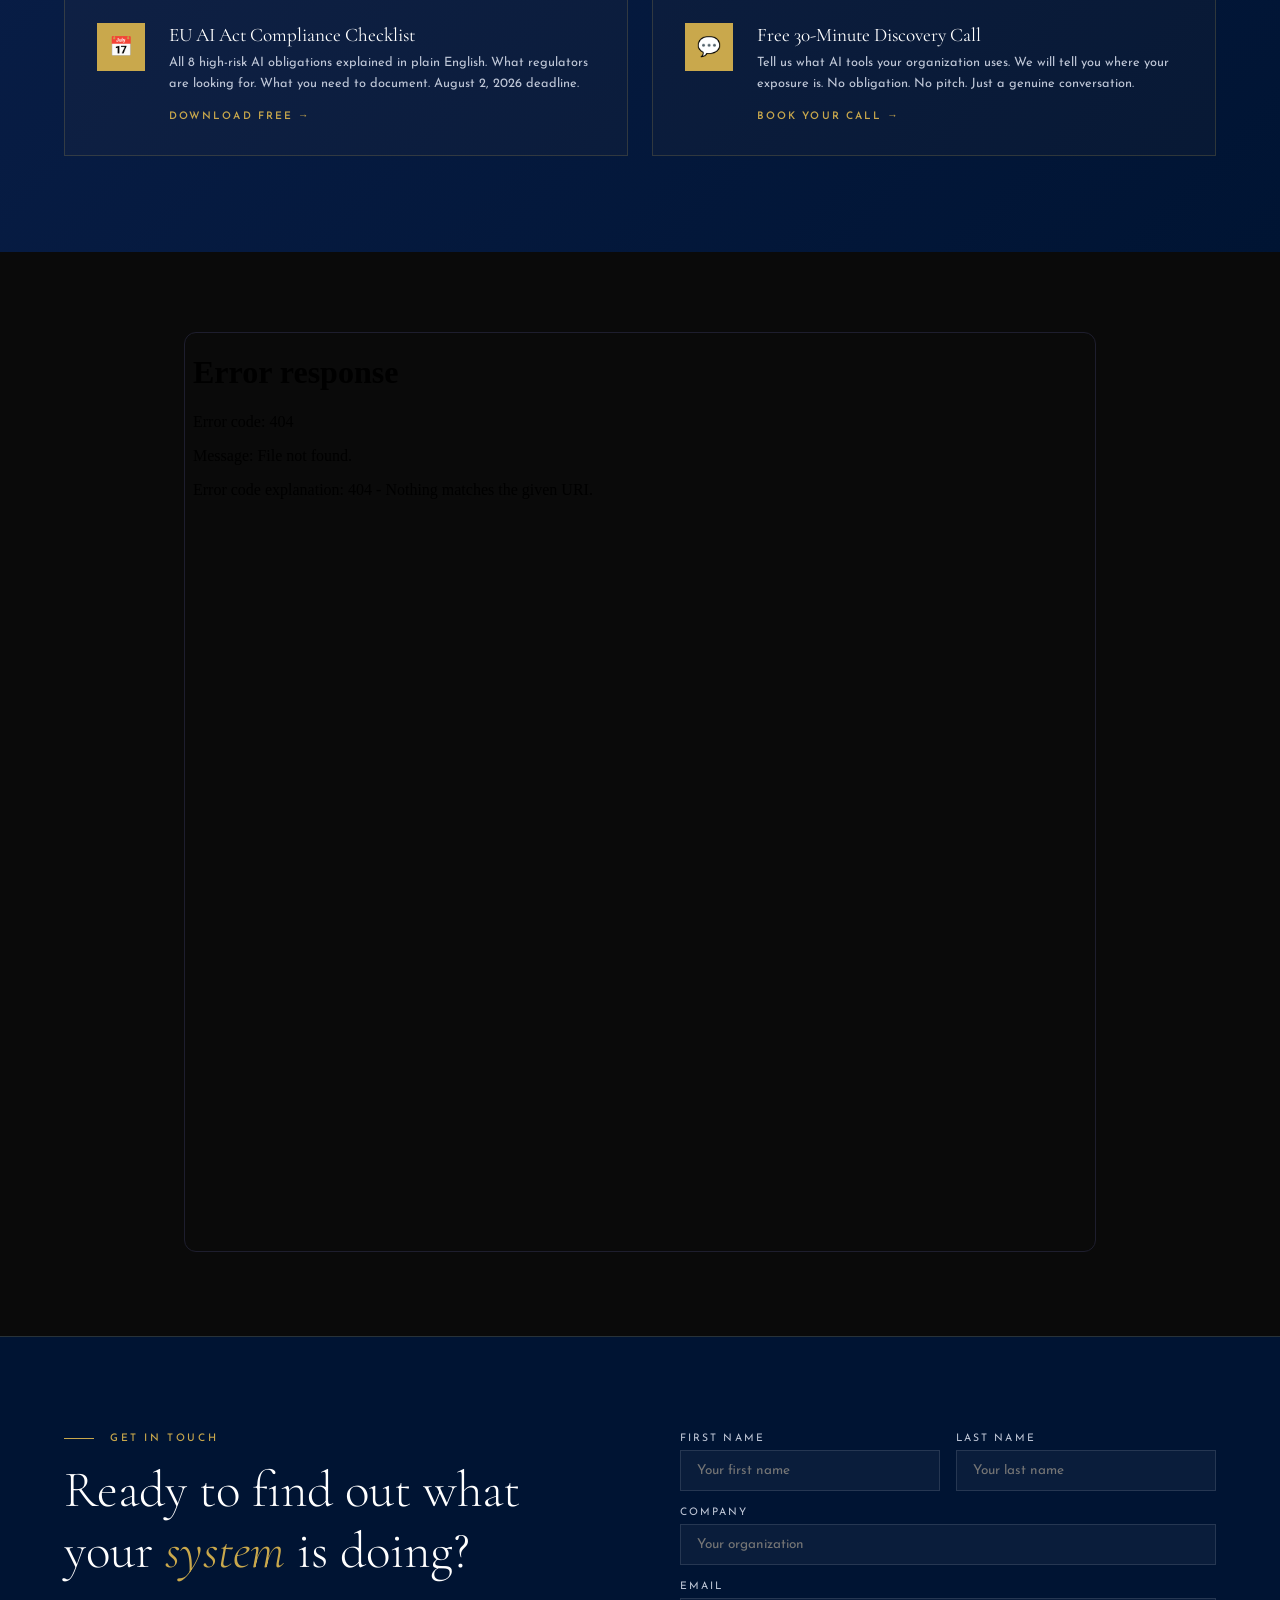
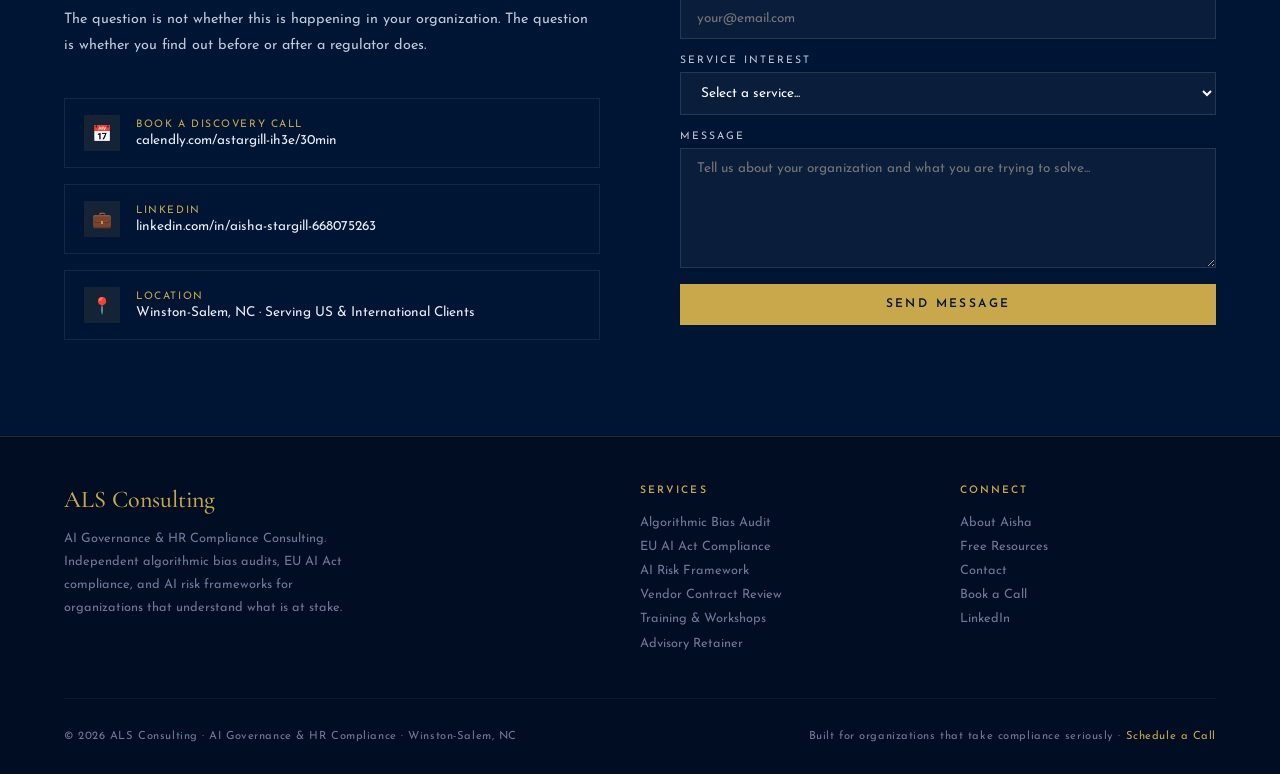
==== commit 3065cf6d: "Add Take Assessment link to navbar" ====
--- a/public/index.html
+++ b/public/index.html
@@ -1,93 +1,1020 @@
 <!DOCTYPE html>
 <html lang="en">
 <head>
-  <meta charset="UTF-8">
-  <meta name="viewport" content="width=device-width, initial-scale=1.0">
-  <title>Bias Assessment Tool — ALS Consulting</title>
-  <link href="https://fonts.googleapis.com/css2?family=Inter:wght@400;500;600;700;800&display=swap" rel="stylesheet">
-  <link rel="stylesheet" href="assets/styles.css">
+  <meta charset="UTF-8" />
+  <meta name="viewport" content="width=device-width, initial-scale=1.0" />
+
+  <!-- ── PRIMARY SEO ─────────────────────────────────────────── -->
+  <title>ALS Consulting | AI Governance & Algorithmic Bias Audits | HR Compliance</title>
+  <meta name="description" content="Independent algorithmic bias audits, EU AI Act compliance, and AI governance frameworks for HR and hiring. Serving US and international clients. Founded by 15-year HR leadership veteran Aisha Stargill." />
+  <meta name="keywords" content="algorithmic bias audit, EU AI Act compliance, AI governance consulting, HR AI compliance, hiring algorithm bias, EEOC AI compliance, NYC Local Law 144, AI risk framework, HR technology governance, adverse impact analysis" />
+  <meta name="author" content="Aisha Stargill, ALS Consulting" />
+  <meta name="robots" content="index, follow" />
+  <meta name="google-site-verification" content="puQeVGugd4OIj6jcQNsEwipLBuYnfd6Gz6ljLQAtUC4" />
+  <link rel="canonical" href="https://alsconsulting.netlify.app/" />
+
+  <!-- ── OPEN GRAPH (LinkedIn, Facebook) ────────────────────── -->
+  <meta property="og:type" content="website" />
+  <meta property="og:url" content="https://alsconsulting.netlify.app/" />
+  <meta property="og:title" content="ALS Consulting | AI Governance & Algorithmic Bias Audits" />
+  <meta property="og:description" content="Your AI tools are making decisions. Is anyone watching? Independent algorithmic bias audits and EU AI Act compliance for organizations that understand what is at stake." />
+  <meta property="og:image" content="https://alsconsulting.netlify.app/og-image.jpg" />
+  <meta property="og:image:width" content="1200" />
+  <meta property="og:image:height" content="630" />
+  <meta property="og:image:alt" content="ALS Consulting — AI Governance & HR Compliance" />
+  <meta property="og:site_name" content="ALS Consulting" />
+  <meta property="og:locale" content="en_US" />
+
+  <!-- ── TWITTER / X CARD ───────────────────────────────────── -->
+  <meta name="twitter:card" content="summary_large_image" />
+  <meta name="twitter:title" content="ALS Consulting | AI Governance & Algorithmic Bias Audits" />
+  <meta name="twitter:description" content="Your AI tools are making decisions. Is anyone watching? Independent algorithmic bias audits, EU AI Act compliance, and AI governance frameworks." />
+  <meta name="twitter:image" content="https://alsconsulting.netlify.app/og-image.jpg" />
+
+  <!-- ── GEO / LOCAL SEO ────────────────────────────────────── -->
+  <meta name="geo.region" content="US-NC" />
+  <meta name="geo.placename" content="Winston-Salem, North Carolina" />
+  <meta name="geo.position" content="36.0999;-80.2442" />
+  <meta name="ICBM" content="36.0999, -80.2442" />
+
+  <!-- ── STRUCTURED DATA: Organization ─────────────────────── -->
+  <script type="application/ld+json">
+  {
+    "@context": "https://schema.org",
+    "@type": "ProfessionalService",
+    "name": "ALS Consulting",
+    "alternateName": "ALS Consulting — AI Governance & HR Compliance",
+    "url": "https://alsconsulting.netlify.app",
+    "description": "Independent algorithmic bias audits, EU AI Act compliance, and AI governance frameworks for organizations using AI in hiring and HR.",
+    "founder": {
+      "@type": "Person",
+      "name": "Aisha Stargill",
+      "jobTitle": "Founder & AI Governance Consultant",
+      "sameAs": "https://www.linkedin.com/in/aisha-stargill-668075263"
+    },
+    "address": {
+      "@type": "PostalAddress",
+      "addressLocality": "Winston-Salem",
+      "addressRegion": "NC",
+      "addressCountry": "US"
+    },
+    "areaServed": ["US", "UK", "EU", "International"],
+    "serviceType": [
+      "Algorithmic Bias Audit",
+      "EU AI Act Compliance",
+      "AI Risk Management Framework",
+      "HR Technology Governance",
+      "Vendor Contract Review",
+      "AI Compliance Training"
+    ],
+    "priceRange": "$$",
+    "sameAs": [
+      "https://www.linkedin.com/in/aisha-stargill-668075263"
+    ]
+  }
+  </script>
+
+  <!-- ── STRUCTURED DATA: FAQ ───────────────────────────────── -->
+  <script type="application/ld+json">
+  {
+    "@context": "https://schema.org",
+    "@type": "FAQPage",
+    "mainEntity": [
+      {
+        "@type": "Question",
+        "name": "What is an algorithmic bias audit?",
+        "acceptedAnswer": {
+          "@type": "Answer",
+          "text": "An algorithmic bias audit is an independent assessment of AI tools used in hiring to identify whether they produce discriminatory outcomes against protected classes. ALS Consulting uses the EEOC 4/5ths Rule, Chi-Square statistical testing, and knockout criteria review."
+        }
+      },
+      {
+        "@type": "Question",
+        "name": "What is the EU AI Act deadline for HR AI tools?",
+        "acceptedAnswer": {
+          "@type": "Answer",
+          "text": "AI systems used in hiring and HR are classified as high-risk under the EU AI Act. The compliance deadline is August 2, 2026. Non-compliance penalties can reach up to 7% of global annual revenue."
+        }
+      },
+      {
+        "@type": "Question",
+        "name": "How much does an algorithmic bias audit cost?",
+        "acceptedAnswer": {
+          "@type": "Answer",
+          "text": "ALS Consulting's algorithmic bias audits start at $3,500 for startup-tier organizations. Mid-market and enterprise pricing is available. EU AI Act compliance strategy starts at $4,500."
+        }
+      },
+      {
+        "@type": "Question",
+        "name": "What is NYC Local Law 144?",
+        "acceptedAnswer": {
+          "@type": "Answer",
+          "text": "NYC Local Law 144 requires employers using automated employment decision tools (AEDTs) in New York City to conduct annual bias audits and notify candidates. ALS Consulting provides compliance audits and documentation for LL144 requirements."
+        }
+      }
+    ]
+  }
+  </script>
+
+  <!-- ── STRUCTURED DATA: Breadcrumb ───────────────────────── -->
+  <script type="application/ld+json">
+  {
+    "@context": "https://schema.org",
+    "@type": "BreadcrumbList",
+    "itemListElement": [
+      {
+        "@type": "ListItem",
+        "position": 1,
+        "name": "Home",
+        "item": "https://alsconsulting.netlify.app/"
+      }
+    ]
+  }
+  </script>
+
+  <!-- ── FAVICON ────────────────────────────────────────────── -->
+  <link rel="icon" type="image/x-icon" href="/favicon.ico" />
+  <link rel="apple-touch-icon" sizes="180x180" href="/apple-touch-icon.png" />
+
+  <!-- ── FONTS & STYLES ─────────────────────────────────────── -->
+  <link href="https://fonts.googleapis.com/css2?family=Cormorant+Garamond:wght@300;400;500;600;700&family=Josefin+Sans:wght@300;400;500;600&display=swap" rel="stylesheet">
+<style>
+:root {
+  --navy: #001433;
+  --navy-mid: #0a2a5e;
+  --gold: #c9a84c;
+  --gold-light: #e8c97a;
+  --silver: #c0c8d8;
+  --silver-light: #e8edf5;
+  --white: #ffffff;
+  --off-white: #f8f9fc;
+  --text: #1a2744;
+  --muted: #6b7a99;
+}
+
+* { margin: 0; padding: 0; box-sizing: border-box; }
+html { scroll-behavior: smooth; }
+body {
+  font-family: 'Josefin Sans', sans-serif;
+  background: var(--navy);
+  color: var(--white);
+  overflow-x: hidden;
+}
+
+/* NAV */
+nav {
+  position: fixed; top: 0; left: 0; right: 0; z-index: 100;
+  display: flex; justify-content: space-between; align-items: center;
+  padding: 1.2rem 4rem;
+  background: rgba(0,20,51,0.95);
+  backdrop-filter: blur(12px);
+  border-bottom: 1px solid rgba(201,168,76,0.2);
+}
+.nav-logo {
+  font-family: 'Cormorant Garamond', serif;
+  font-size: 1.4rem; font-weight: 600;
+  color: var(--gold); letter-spacing: 0.05em; text-decoration: none;
+}
+.nav-logo span { color: var(--silver); font-weight: 300; }
+.nav-links { display: flex; gap: 2.5rem; align-items: center; }
+.nav-links a {
+  color: var(--silver-light); text-decoration: none;
+  font-size: 0.75rem; font-weight: 500;
+  letter-spacing: 0.15em; text-transform: uppercase; transition: color 0.3s;
+}
+.nav-links a:hover { color: var(--gold); }
+.nav-cta {
+  background: transparent; border: 1px solid var(--gold);
+  color: var(--gold) !important; padding: 0.5rem 1.4rem;
+  letter-spacing: 0.15em; transition: all 0.3s !important;
+}
+.nav-cta:hover { background: var(--gold) !important; color: var(--navy) !important; }
+
+/* HERO */
+.hero {
+  min-height: 100vh; display: flex; align-items: center;
+  position: relative; overflow: hidden; padding: 8rem 4rem 4rem;
+}
+.hero-bg {
+  position: absolute; inset: 0;
+  background:
+    radial-gradient(ellipse at 70% 50%, rgba(201,168,76,0.08) 0%, transparent 60%),
+    radial-gradient(ellipse at 10% 80%, rgba(192,200,216,0.06) 0%, transparent 50%),
+    linear-gradient(135deg, #001433 0%, #0d2254 50%, #001433 100%);
+}
+.hero-grid {
+  position: absolute; inset: 0; opacity: 0.04;
+  background-image: linear-gradient(rgba(201,168,76,0.5) 1px, transparent 1px),
+    linear-gradient(90deg, rgba(201,168,76,0.5) 1px, transparent 1px);
+  background-size: 60px 60px;
+}
+.hero-content { position: relative; z-index: 2; max-width: 800px; }
+.hero-eyebrow {
+  display: flex; align-items: center; gap: 1rem;
+  margin-bottom: 2rem; animation: fadeUp 0.8s ease forwards;
+}
+.hero-eyebrow-line { width: 40px; height: 1px; background: var(--gold); }
+.hero-eyebrow span {
+  font-size: 0.7rem; letter-spacing: 0.25em;
+  text-transform: uppercase; color: var(--gold); font-weight: 500;
+}
+.hero h1 {
+  font-family: 'Cormorant Garamond', serif;
+  font-size: clamp(2.8rem, 6vw, 5.5rem); font-weight: 300;
+  line-height: 1.1; color: var(--white); margin-bottom: 1.5rem;
+  animation: fadeUp 0.8s 0.2s ease both;
+}
+.hero h1 em { font-style: italic; color: var(--gold); }
+.hero h1 strong { font-weight: 600; display: block; }
+.hero-sub {
+  font-size: 0.9rem; line-height: 1.8; color: var(--silver);
+  max-width: 540px; margin-bottom: 3rem; letter-spacing: 0.03em;
+  animation: fadeUp 0.8s 0.4s ease both;
+}
+.hero-actions {
+  display: flex; gap: 1.2rem; flex-wrap: wrap;
+  animation: fadeUp 0.8s 0.6s ease both;
+}
+.btn-primary {
+  background: var(--gold); color: var(--navy);
+  padding: 0.9rem 2.2rem; font-family: 'Josefin Sans', sans-serif;
+  font-size: 0.75rem; font-weight: 600; letter-spacing: 0.2em;
+  text-transform: uppercase; text-decoration: none;
+  border: none; cursor: pointer; transition: all 0.3s; display: inline-block;
+}
+.btn-primary:hover {
+  background: var(--gold-light); transform: translateY(-2px);
+  box-shadow: 0 8px 30px rgba(201,168,76,0.3);
+}
+.btn-secondary {
+  background: transparent; color: var(--silver-light);
+  padding: 0.9rem 2.2rem; font-family: 'Josefin Sans', sans-serif;
+  font-size: 0.75rem; font-weight: 500; letter-spacing: 0.2em;
+  text-transform: uppercase; text-decoration: none;
+  border: 1px solid rgba(192,200,216,0.4);
+  cursor: pointer; transition: all 0.3s; display: inline-block;
+}
+.btn-secondary:hover {
+  border-color: var(--silver); color: var(--white); transform: translateY(-2px);
+}
+.hero-stats {
+  position: absolute; right: 4rem; bottom: 4rem;
+  display: flex; gap: 3rem; animation: fadeUp 0.8s 0.8s ease both;
+}
+.stat { text-align: center; }
+.stat-num {
+  font-family: 'Cormorant Garamond', serif; font-size: 2.8rem;
+  font-weight: 300; color: var(--gold); line-height: 1; display: block;
+}
+.stat-label {
+  font-size: 0.65rem; letter-spacing: 0.2em;
+  text-transform: uppercase; color: var(--silver); margin-top: 0.3rem; display: block;
+}
+
+/* MARQUEE */
+.marquee-wrap { background: var(--gold); padding: 0.9rem 0; overflow: hidden; }
+.marquee-track {
+  display: flex; gap: 3rem;
+  animation: marquee 20s linear infinite; white-space: nowrap;
+}
+.marquee-item {
+  font-size: 0.65rem; letter-spacing: 0.25em;
+  text-transform: uppercase; color: var(--navy); font-weight: 600;
+  display: flex; align-items: center; gap: 1.5rem;
+}
+.marquee-item::after { content: '◆'; font-size: 0.4rem; }
+
+/* SECTIONS */
+section { padding: 6rem 4rem; }
+.section-eyebrow { display: flex; align-items: center; gap: 1rem; margin-bottom: 1rem; }
+.section-eyebrow-line { width: 30px; height: 1px; background: var(--gold); }
+.section-eyebrow span {
+  font-size: 0.65rem; letter-spacing: 0.25em;
+  text-transform: uppercase; color: var(--gold); font-weight: 500;
+}
+.section-title {
+  font-family: 'Cormorant Garamond', serif;
+  font-size: clamp(2rem, 4vw, 3.5rem); font-weight: 300;
+  line-height: 1.2; color: var(--white); margin-bottom: 1.5rem;
+}
+.section-title em { font-style: italic; color: var(--gold); }
+
+/* ABOUT */
+.about {
+  background: linear-gradient(135deg, #001433 0%, #0d2254 100%);
+  border-top: 1px solid rgba(201,168,76,0.15);
+}
+.about-grid {
+  display: grid; grid-template-columns: 1fr 1fr;
+  gap: 5rem; align-items: center; max-width: 1200px; margin: 0 auto;
+}
+.about-text p {
+  font-size: 0.9rem; line-height: 1.9; color: var(--silver);
+  margin-bottom: 1.5rem; letter-spacing: 0.02em;
+}
+.about-text p strong { color: var(--white); font-weight: 500; }
+.about-credentials {
+  display: grid; grid-template-columns: 1fr 1fr; gap: 1rem; margin-top: 2rem;
+}
+.credential {
+  border: 1px solid rgba(201,168,76,0.2);
+  padding: 1.2rem; background: rgba(201,168,76,0.04);
+}
+.credential-label {
+  font-size: 0.6rem; letter-spacing: 0.2em; text-transform: uppercase;
+  color: var(--gold); margin-bottom: 0.4rem; display: block;
+}
+.credential-value { font-size: 0.85rem; color: var(--silver-light); line-height: 1.4; }
+.about-card {
+  background: rgba(201,168,76,0.06); border: 1px solid rgba(201,168,76,0.2);
+  padding: 2.5rem; position: relative;
+}
+.about-card::before {
+  content: '"'; font-family: 'Cormorant Garamond', serif;
+  font-size: 8rem; color: rgba(201,168,76,0.15);
+  position: absolute; top: -1rem; left: 1.5rem; line-height: 1;
+}
+.about-card blockquote {
+  font-family: 'Cormorant Garamond', serif; font-size: 1.4rem;
+  font-weight: 300; font-style: italic; line-height: 1.6;
+  color: var(--silver-light); margin-bottom: 1.5rem; position: relative; z-index: 1;
+}
+.about-card cite {
+  font-size: 0.7rem; letter-spacing: 0.15em;
+  text-transform: uppercase; color: var(--gold); font-style: normal;
+}
+
+/* SERVICES */
+.services { background: var(--navy); border-top: 1px solid rgba(192,200,216,0.1); }
+.services-header {
+  max-width: 1200px; margin: 0 auto 4rem;
+  display: flex; justify-content: space-between; align-items: flex-end;
+  flex-wrap: wrap; gap: 2rem;
+}
+.services-grid {
+  display: grid; grid-template-columns: repeat(3, 1fr);
+  gap: 1px; background: rgba(192,200,216,0.1);
+  max-width: 1200px; margin: 0 auto;
+}
+.service-card {
+  background: var(--navy); padding: 2.5rem;
+  transition: background 0.3s; position: relative; overflow: hidden;
+}
+.service-card::after {
+  content: ''; position: absolute; bottom: 0; left: 0; right: 0;
+  height: 2px; background: var(--gold); transform: scaleX(0); transition: transform 0.3s;
+}
+.service-card:hover { background: rgba(201,168,76,0.05); }
+.service-card:hover::after { transform: scaleX(1); }
+.service-num {
+  font-family: 'Cormorant Garamond', serif; font-size: 3rem;
+  font-weight: 300; color: rgba(201,168,76,0.2); line-height: 1;
+  margin-bottom: 1rem; display: block;
+}
+.service-title {
+  font-family: 'Cormorant Garamond', serif; font-size: 1.4rem;
+  font-weight: 500; color: var(--white); margin-bottom: 0.8rem; line-height: 1.3;
+}
+.service-desc { font-size: 0.8rem; line-height: 1.8; color: var(--silver); margin-bottom: 1.5rem; }
+.service-price {
+  font-size: 0.7rem; letter-spacing: 0.15em;
+  text-transform: uppercase; color: var(--gold); font-weight: 500;
+}
+
+/* WHY */
+.why {
+  background: linear-gradient(135deg, #0a1f4a 0%, #001433 100%);
+  border-top: 1px solid rgba(201,168,76,0.15);
+}
+.why-grid {
+  display: grid; grid-template-columns: 1fr 1fr;
+  gap: 5rem; align-items: center; max-width: 1200px; margin: 0 auto;
+}
+.why-points { display: flex; flex-direction: column; gap: 1.5rem; }
+.why-point {
+  display: flex; gap: 1.5rem; align-items: flex-start; padding: 1.5rem;
+  border: 1px solid rgba(192,200,216,0.1); transition: border-color 0.3s, background 0.3s;
+}
+.why-point:hover { border-color: rgba(201,168,76,0.3); background: rgba(201,168,76,0.04); }
+.why-icon {
+  width: 40px; height: 40px; flex-shrink: 0;
+  background: rgba(201,168,76,0.1);
+  display: flex; align-items: center; justify-content: center; font-size: 1.1rem;
+}
+.why-point-title {
+  font-size: 0.8rem; font-weight: 600; letter-spacing: 0.1em;
+  text-transform: uppercase; color: var(--gold); margin-bottom: 0.4rem;
+}
+.why-point-desc { font-size: 0.8rem; line-height: 1.7; color: var(--silver); }
+.why-visual { position: relative; display: flex; align-items: center; justify-content: center; }
+.why-circle {
+  width: 360px; height: 360px; border-radius: 50%;
+  border: 1px solid rgba(201,168,76,0.2);
+  display: flex; align-items: center; justify-content: center; position: relative;
+}
+.why-circle::before {
+  content: ''; position: absolute; inset: 20px;
+  border-radius: 50%; border: 1px solid rgba(192,200,216,0.1);
+}
+.why-circle-text { text-align: center; padding: 2rem; }
+.why-circle-num {
+  font-family: 'Cormorant Garamond', serif; font-size: 5rem;
+  font-weight: 300; color: var(--gold); line-height: 1; display: block;
+}
+.why-circle-label {
+  font-size: 0.7rem; letter-spacing: 0.2em;
+  text-transform: uppercase; color: var(--silver); display: block; margin-top: 0.5rem;
+}
+
+/* CASES */
+.cases { background: var(--navy); border-top: 1px solid rgba(192,200,216,0.1); }
+.cases-grid {
+  display: grid; grid-template-columns: repeat(3, 1fr);
+  gap: 1.5rem; max-width: 1200px; margin: 3rem auto 0;
+}
+.case-card {
+  background: rgba(255,255,255,0.02); border: 1px solid rgba(192,200,216,0.1);
+  padding: 2rem; position: relative;
+}
+.case-tag {
+  display: inline-block; font-size: 0.6rem; letter-spacing: 0.2em;
+  text-transform: uppercase; color: var(--navy); background: var(--gold);
+  padding: 0.25rem 0.7rem; margin-bottom: 1.2rem; font-weight: 600;
+}
+.case-amount {
+  font-family: 'Cormorant Garamond', serif; font-size: 2.5rem;
+  font-weight: 300; color: var(--white); line-height: 1; display: block; margin-bottom: 0.5rem;
+}
+.case-company {
+  font-size: 0.75rem; font-weight: 600; letter-spacing: 0.1em;
+  text-transform: uppercase; color: var(--gold); margin-bottom: 0.8rem;
+}
+.case-desc { font-size: 0.8rem; line-height: 1.7; color: var(--silver); }
+
+/* RESOURCES */
+.resources {
+  background: linear-gradient(135deg, #0a1f4a 0%, #001433 100%);
+  border-top: 1px solid rgba(201,168,76,0.15);
+}
+.resources-grid {
+  display: grid; grid-template-columns: repeat(2, 1fr);
+  gap: 1.5rem; max-width: 1200px; margin: 3rem auto 0;
+}
+.resource-card {
+  border: 1px solid rgba(201,168,76,0.2); padding: 2rem;
+  display: flex; gap: 1.5rem; align-items: flex-start;
+  transition: all 0.3s; text-decoration: none; background: rgba(201,168,76,0.03);
+}
+.resource-card:hover {
+  background: rgba(201,168,76,0.08); transform: translateY(-3px);
+  box-shadow: 0 10px 40px rgba(0,0,0,0.3);
+}
+.resource-icon {
+  width: 48px; height: 48px; flex-shrink: 0; background: var(--gold);
+  display: flex; align-items: center; justify-content: center;
+  font-size: 1.2rem; color: var(--navy);
+}
+.resource-title {
+  font-family: 'Cormorant Garamond', serif; font-size: 1.2rem;
+  color: var(--white); margin-bottom: 0.4rem;
+}
+.resource-desc { font-size: 0.8rem; color: var(--silver); line-height: 1.6; margin-bottom: 0.8rem; }
+.resource-link {
+  font-size: 0.65rem; letter-spacing: 0.2em;
+  text-transform: uppercase; color: var(--gold); font-weight: 600;
+}
+
+/* CONTACT */
+.contact { background: var(--navy); border-top: 1px solid rgba(201,168,76,0.2); }
+.contact-grid {
+  display: grid; grid-template-columns: 1fr 1fr;
+  gap: 5rem; max-width: 1200px; margin: 0 auto;
+}
+.contact-info p { font-size: 0.9rem; line-height: 1.8; color: var(--silver); margin-bottom: 2.5rem; }
+.contact-methods { display: flex; flex-direction: column; gap: 1rem; }
+.contact-method {
+  display: flex; align-items: center; gap: 1rem; padding: 1rem 1.2rem;
+  border: 1px solid rgba(192,200,216,0.1); text-decoration: none; transition: all 0.3s;
+}
+.contact-method:hover { border-color: var(--gold); background: rgba(201,168,76,0.05); }
+.contact-method-icon {
+  width: 36px; height: 36px; background: rgba(201,168,76,0.1);
+  display: flex; align-items: center; justify-content: center;
+  font-size: 1rem; flex-shrink: 0;
+}
+.contact-method-label {
+  font-size: 0.65rem; letter-spacing: 0.15em; text-transform: uppercase;
+  color: var(--gold); display: block; margin-bottom: 0.1rem;
+}
+.contact-method-value { font-size: 0.85rem; color: var(--silver-light); }
+.contact-form { display: flex; flex-direction: column; gap: 1rem; }
+.form-group { display: flex; flex-direction: column; gap: 0.4rem; }
+.form-label {
+  font-size: 0.65rem; letter-spacing: 0.2em;
+  text-transform: uppercase; color: var(--silver);
+}
+.form-input, .form-select, .form-textarea {
+  background: rgba(255,255,255,0.04); border: 1px solid rgba(192,200,216,0.15);
+  color: var(--white); padding: 0.8rem 1rem; font-family: 'Josefin Sans', sans-serif;
+  font-size: 0.85rem; outline: none; transition: border-color 0.3s; width: 100%;
+}
+.form-input:focus, .form-select:focus, .form-textarea:focus { border-color: var(--gold); }
+.form-textarea { min-height: 120px; resize: vertical; }
+.form-select option { background: var(--navy-mid); }
+.form-row { display: grid; grid-template-columns: 1fr 1fr; gap: 1rem; }
+
+/* FOOTER */
+footer { background: #000d22; border-top: 1px solid rgba(201,168,76,0.2); padding: 3rem 4rem 2rem; }
+.footer-grid {
+  display: grid; grid-template-columns: 2fr 1fr 1fr;
+  gap: 4rem; max-width: 1200px; margin: 0 auto 3rem;
+}
+.footer-brand-name {
+  font-family: 'Cormorant Garamond', serif; font-size: 1.5rem;
+  color: var(--gold); font-weight: 500; margin-bottom: 0.8rem;
+}
+.footer-brand-desc { font-size: 0.8rem; line-height: 1.8; color: var(--muted); max-width: 300px; }
+.footer-col-title {
+  font-size: 0.65rem; letter-spacing: 0.2em; text-transform: uppercase;
+  color: var(--gold); font-weight: 600; margin-bottom: 1.2rem;
+}
+.footer-links { display: flex; flex-direction: column; gap: 0.7rem; }
+.footer-links a { font-size: 0.8rem; color: var(--muted); text-decoration: none; transition: color 0.3s; }
+.footer-links a:hover { color: var(--silver); }
+.footer-bottom {
+  max-width: 1200px; margin: 0 auto;
+  display: flex; justify-content: space-between; align-items: center;
+  padding-top: 2rem; border-top: 1px solid rgba(255,255,255,0.05);
+  font-size: 0.7rem; color: var(--muted); letter-spacing: 0.05em;
+}
+.footer-bottom a { color: var(--gold); text-decoration: none; }
+
+/* DECORATIVE */
+.gold-line { width: 60px; height: 1px; background: linear-gradient(90deg, var(--gold), transparent); margin-bottom: 2rem; }
+.silver-divider {
+  width: 100%; height: 1px;
+  background: linear-gradient(90deg, transparent, rgba(192,200,216,0.3), transparent); margin: 4rem 0;
+}
+
+/* ANIMATIONS */
+@keyframes fadeUp {
+  from { opacity: 0; transform: translateY(30px); }
+  to { opacity: 1; transform: translateY(0); }
+}
+@keyframes marquee {
+  from { transform: translateX(0); }
+  to { transform: translateX(-50%); }
+}
+
+/* RESPONSIVE */
+@media (max-width: 900px) {
+  nav { padding: 1rem 1.5rem; }
+  .nav-links { display: none; }
+  section { padding: 4rem 1.5rem; }
+  .hero { padding: 7rem 1.5rem 3rem; }
+  .hero-stats { position: static; margin-top: 3rem; flex-wrap: wrap; gap: 2rem; }
+  .about-grid, .why-grid, .contact-grid { grid-template-columns: 1fr; gap: 3rem; }
+  .services-grid, .cases-grid { grid-template-columns: 1fr; }
+  .resources-grid { grid-template-columns: 1fr; }
+  .footer-grid { grid-template-columns: 1fr; gap: 2rem; }
+  .form-row { grid-template-columns: 1fr; }
+  .why-circle { width: 280px; height: 280px; }
+}
+</style>
 </head>
-<body class="als-page">
-
-  <nav class="als-nav">
-    <a href="https://alsconsulting.netlify.app" class="als-nav__logo">
-      ALS Consulting &nbsp;·&nbsp; AI Governance & HR Compliance
+<body>
+
+<!-- NAV -->
+<nav>
+  <a href="#" class="nav-logo">ALS <span>Consulting</span></a>
+  <div class="nav-links">
+    <a href="#about">About</a>
+    <a href="#services">Services</a>
+    <a href="#cases">Cases</a>
+    <a href="#resources">Resources</a>
+    <a href="#contact">Contact</a>
+    <a href="#roi-calculator">ROI Calculator</a>
+    <a href="https://alsconsulting.netlify.app/screens/screen-1" class="nav-cta">Take Assessment</a>
+  </div>
+</nav>
+
+<!-- HERO -->
+<section class="hero">
+  <div class="hero-bg"></div>
+  <div class="hero-grid"></div>
+  <div class="hero-content">
+    <div class="hero-eyebrow">
+      <div class="hero-eyebrow-line"></div>
+      <span>AI Governance & HR Compliance</span>
+    </div>
+    <h1>
+      Your AI tools are making <em>decisions.</em>
+      <strong>Is anyone watching?</strong>
+    </h1>
+    <p class="hero-sub">
+      Independent algorithmic bias audits, EU AI Act compliance, and AI governance frameworks
+      for organizations that understand what is at stake — before a regulator explains it to them.
+    </p>
+    <div class="hero-actions">
+      <a href="https://calendly.com/astargill-ih3e/30min" target="_blank" class="btn-primary">Schedule a Discovery Call</a>
+      <a href="#services" class="btn-secondary">Explore Services</a>
+    </div>
+  </div>
+  <div class="hero-stats">
+    <div class="stat"><span class="stat-num">15+</span><span class="stat-label">Years HR Leadership</span></div>
+    <div class="stat"><span class="stat-num">8</span><span class="stat-label">EU AI Act Requirements</span></div>
+    <div class="stat"><span class="stat-num">$365K</span><span class="stat-label">iTutorGroup Settlement</span></div>
+  </div>
+</section>
+
+<!-- MARQUEE -->
+<div class="marquee-wrap">
+  <div class="marquee-track">
+    <span class="marquee-item">Algorithmic Bias Audits</span>
+    <span class="marquee-item">EU AI Act Compliance</span>
+    <span class="marquee-item">AI Risk Frameworks</span>
+    <span class="marquee-item">HR Technology Governance</span>
+    <span class="marquee-item">Vendor Contract Review</span>
+    <span class="marquee-item">Training & Workshops</span>
+    <span class="marquee-item">NYC Local Law 144</span>
+    <span class="marquee-item">EEOC Compliance</span>
+    <span class="marquee-item">Algorithmic Bias Audits</span>
+    <span class="marquee-item">EU AI Act Compliance</span>
+    <span class="marquee-item">AI Risk Frameworks</span>
+    <span class="marquee-item">HR Technology Governance</span>
+    <span class="marquee-item">Vendor Contract Review</span>
+    <span class="marquee-item">Training & Workshops</span>
+    <span class="marquee-item">NYC Local Law 144</span>
+    <span class="marquee-item">EEOC Compliance</span>
+  </div>
+</div>
+
+<!-- ABOUT -->
+<section class="about" id="about">
+  <div class="about-grid">
+    <div class="about-text">
+      <div class="section-eyebrow">
+        <div class="section-eyebrow-line"></div>
+        <span>About Aisha Stargill</span>
+      </div>
+      <h2 class="section-title">Built from <em>15 years</em> inside the systems</h2>
+      <p>I did not plan to become an AI governance consultant. I spent over <strong>15 years in HR leadership</strong> — manufacturing, nonprofits, government, multi-site organizations — recruiting people, hiring people, and fighting for people.</p>
+      <p>Then AI came into the hiring process. And suddenly the system was making decisions that no human could explain. Candidates were disappearing into a black hole before anyone saw their resume. <strong>I knew why. And I could not look away.</strong></p>
+      <p>That is how ALS Consulting was born. Not from a business plan — from 15 years of watching great candidates get filtered out by technology that was never designed with them in mind.</p>
+      <div class="about-credentials">
+        <div class="credential">
+          <span class="credential-label">Specialization</span>
+          <span class="credential-value">AI Governance & Algorithmic Bias Auditing</span>
+        </div>
+        <div class="credential">
+          <span class="credential-label">Regulatory Expertise</span>
+          <span class="credential-value">EU AI Act · NYC LL144 · EEOC · Title VII</span>
+        </div>
+        <div class="credential">
+          <span class="credential-label">Industries Served</span>
+          <span class="credential-value">Manufacturing · Healthcare · Nonprofit · Technology</span>
+        </div>
+        <div class="credential">
+          <span class="credential-label">Markets</span>
+          <span class="credential-value">US · UK · EU · International</span>
+        </div>
+      </div>
+    </div>
+    <div>
+      <div class="about-card">
+        <blockquote>"You were never unqualified. You were unseen. And that is not the same thing."</blockquote>
+        <cite>— Aisha Stargill, Founder</cite>
+      </div>
+    </div>
+  </div>
+</section>
+
+<!-- SERVICES -->
+<section class="services" id="services">
+  <div class="services-header">
+    <div>
+      <div class="section-eyebrow">
+        <div class="section-eyebrow-line"></div>
+        <span>What We Do</span>
+      </div>
+      <h2 class="section-title">Services designed to <em>protect</em> your organization</h2>
+    </div>
+    <a href="https://calendly.com/astargill-ih3e/30min" target="_blank" class="btn-primary">Get Started</a>
+  </div>
+  <div class="services-grid">
+    <div class="service-card">
+      <span class="service-num">01</span>
+      <div class="service-title">Algorithmic Bias Audit</div>
+      <p class="service-desc">Independent assessment of your AI hiring tools using the EEOC 4/5ths Rule, Chi-Square statistical testing, and knockout criteria review. Every finding classified. Every risk documented.</p>
+      <span class="service-price">Starting at $3,500</span>
+    </div>
+    <div class="service-card">
+      <span class="service-num">02</span>
+      <div class="service-title">EU AI Act Compliance Strategy</div>
+      <p class="service-desc">Gap analysis against all 8 EU AI Act high-risk obligations. Full governance documentation package. Deadline: August 2, 2026. Penalties up to 7% of global revenue.</p>
+      <span class="service-price">Starting at $4,500</span>
+    </div>
+    <div class="service-card">
+      <span class="service-num">03</span>
+      <div class="service-title">AI Risk Management Framework</div>
+      <p class="service-desc">Complete organizational AI governance infrastructure — policy, registry, monitoring protocol, human oversight procedures, incident response, and governance committee charter.</p>
+      <span class="service-price">Starting at $5,500</span>
+    </div>
+    <div class="service-card">
+      <span class="service-num">04</span>
+      <div class="service-title">Vendor Contract Review</div>
+      <p class="service-desc">Your vendor said their tool is bias-free. Their contract says liability is yours. We review every AI vendor contract for compliance gaps, missing protections, and red flag clauses.</p>
+      <span class="service-price">Starting at $2,000</span>
+    </div>
+    <div class="service-card">
+      <span class="service-num">05</span>
+      <div class="service-title">Training & Workshops</div>
+      <p class="service-desc">Customized AI literacy and compliance training for HR teams, hiring managers, legal counsel, and leadership. Practical. Plain-language. Legally grounded.</p>
+      <span class="service-price">Starting at $2,000</span>
+      <a href="/training.html" style="display:inline-block; margin-top: 1rem; font-size: 0.8rem; color: var(--gold); text-decoration: none; letter-spacing: 0.1em;">View Training Details →</a>
+    </div>
+    <div class="service-card">
+      <span class="service-num">06</span>
+      <div class="service-title">Ongoing HR Compliance Advisory</div>
+      <p class="service-desc">Monthly retainer for continuous AI governance support — regulatory monitoring, quarterly bias testing, vendor oversight, and on-call compliance guidance.</p>
+      <span class="service-price">From $2,500/month</span>
+    </div>
+  </div>
+</section>
+
+<!-- WHY -->
+<section class="why">
+  <div class="why-grid">
+    <div>
+      <div class="section-eyebrow">
+        <div class="section-eyebrow-line"></div>
+        <span>Why ALS Consulting</span>
+      </div>
+      <h2 class="section-title">The gap no one else <em>fills</em></h2>
+      <div class="why-points">
+        <div class="why-point">
+          <div class="why-icon">⚖️</div>
+          <div>
+            <div class="why-point-title">HR From The Inside</div>
+            <p class="why-point-desc">15+ years living inside these systems. Not advising from the outside. That difference is everything when your liability is real.</p>
+          </div>
+        </div>
+        <div class="why-point">
+          <div class="why-icon">🎯</div>
+          <div>
+            <div class="why-point-title">Small & Mid-Market Focus</div>
+            <p class="why-point-desc">Big firms start at $50,000. We serve the organizations that need this work most — at a price that makes sense.</p>
+          </div>
+        </div>
+        <div class="why-point">
+          <div class="why-icon">🌍</div>
+          <div>
+            <div class="why-point-title">Both Sides of the Atlantic</div>
+            <p class="why-point-desc">US employment law expertise. EU AI Act specialization. For organizations navigating compliance in both jurisdictions simultaneously.</p>
+          </div>
+        </div>
+        <div class="why-point">
+          <div class="why-icon">📋</div>
+          <div>
+            <div class="why-point-title">Proprietary Framework</div>
+            <p class="why-point-desc">Adverse Impact Calculator. Knockout Criteria Checklist. Finding Classification Guide. Tools built for this work — not adapted from something else.</p>
+          </div>
+        </div>
+      </div>
+    </div>
+    <div class="why-visual">
+      <div class="why-circle">
+        <div class="why-circle-text">
+          <span class="why-circle-num">100%</span>
+          <span class="why-circle-label">Independent</span>
+          <span class="why-circle-label">No Vendor Ties</span>
+          <span class="why-circle-label">No Conflicts</span>
+        </div>
+      </div>
+    </div>
+  </div>
+</section>
+
+<!-- CASES -->
+<section class="cases" id="cases">
+  <div style="max-width:1200px;margin:0 auto">
+    <div class="section-eyebrow">
+      <div class="section-eyebrow-line"></div>
+      <span>What Happens Without Governance</span>
+    </div>
+    <h2 class="section-title">Real cases. Real <em>consequences.</em></h2>
+  </div>
+  <div class="cases-grid">
+    <div class="case-card">
+      <span class="case-tag">EEOC Settlement</span>
+      <span class="case-amount">$365,000</span>
+      <div class="case-company">iTutorGroup</div>
+      <p class="case-desc">AI tool automatically rejected women over 55 and men over 60. Over 200 candidates affected. The company said their AI was bias-free.</p>
+    </div>
+    <div class="case-card">
+      <span class="case-tag">Active Class Action</span>
+      <span class="case-amount">Millions</span>
+      <div class="case-company">Mobley v. Workday</div>
+      <p class="case-desc">Certified May 2025. Nationwide collective action covering applicants over 40 since September 2020. Rejection received at 1:50am — before any human reviewed the application.</p>
+    </div>
+    <div class="case-card">
+      <span class="case-tag">EEOC Complaint 2025</span>
+      <span class="case-amount">Active</span>
+      <div class="case-company">Intuit / HireVue</div>
+      <p class="case-desc">Deaf indigenous candidate scored on active listening by AI video interview tool. The system could not assess what it was designed to assess. No accommodation was offered.</p>
+    </div>
+  </div>
+</section>
+
+<!-- RESOURCES -->
+<section class="resources" id="resources">
+  <div style="max-width:1200px;margin:0 auto">
+    <div class="section-eyebrow">
+      <div class="section-eyebrow-line"></div>
+      <span>Free Resources</span>
+    </div>
+    <h2 class="section-title">Start the conversation <em>before</em> the regulator does</h2>
+  </div>
+  <div class="resources-grid">
+    <a href="algorithmic-bias-checklist.html" target="_blank" class="resource-card">
+      <div class="resource-icon">📋</div>
+      <div>
+        <div class="resource-title">Algorithmic Bias Risk Checklist</div>
+        <p class="resource-desc">25 questions to assess what your ATS is doing while nobody is watching. Each question mapped to protected class risk, legal standard, and corrective action.</p>
+        <span class="resource-link">Take the Assessment →</span>
+      </div>
     </a>
-    <a href="https://alsconsulting.netlify.app/screens/screen-1" class="nav-cta">Take Assessment</a>
-  </nav>
-
-  <main class="als-screen" style="display:flex;align-items:center">
-    <div class="als-container als-container--narrow" style="text-align:center">
-
-      <div style="display:inline-block;background:var(--als-navy);border-radius:12px;
-                  padding:16px 20px;margin-bottom:24px">
-        <svg width="32" height="32" viewBox="0 0 24 24" fill="none"
-             stroke="white" stroke-width="1.5" stroke-linecap="round">
-          <path d="M9 11l3 3L22 4"/>
-          <path d="M21 12v7a2 2 0 0 1-2 2H5a2 2 0 0 1-2-2V5a2 2 0 0 1 2-2h11"/>
-        </svg>
-      </div>
-
-      <h1 class="als-screen__title" style="font-size:28px">
-        Algorithmic Bias Self-Assessment
-      </h1>
-      <p style="font-size:15px;color:var(--als-text-muted);margin-bottom:8px;line-height:1.6">
-        Is your AI hiring tool making decisions that could expose your organization
-        to legal liability?
-      </p>
-      <p style="font-size:13px;color:var(--als-text-faint);margin-bottom:32px;line-height:1.6">
-        Free &nbsp;·&nbsp; 10–15 minutes &nbsp;·&nbsp; Results instant &nbsp;·&nbsp;
-        Six jurisdictions mapped
-      </p>
-
-      <a href="screens/screen-1.html"
-         class="als-btn als-btn--cta" style="text-decoration:none;margin-bottom:16px">
-        Start your assessment &nbsp;→
-      </a>
-
-      <div style="display:grid;grid-template-columns:1fr 1fr 1fr;gap:10px;margin-top:28px;
-                  text-align:left">
-        <div style="padding:14px;background:var(--als-surface);border-radius:8px;
-                    border:0.5px solid var(--als-border)">
-          <div style="font-size:12px;font-weight:700;color:var(--als-text-primary);margin-bottom:3px">
-            Six jurisdictions
+    <a href="ai-risk-assessment-intake.html" target="_blank" class="resource-card">
+      <div class="resource-icon">🔍</div>
+      <div>
+        <div class="resource-title">AI Risk Assessment Intake</div>
+        <p class="resource-desc">Not sure where your organization stands? Complete our free intake assessment to identify your most urgent AI governance gaps in under 10 minutes.</p>
+        <span class="resource-link">Take the Assessment →</span>
+      </div>
+    </a>
+    <a href="eu-ai-act-checklist.html" target="_blank" class="resource-card">
+      <div class="resource-icon">📅</div>
+      <div>
+        <div class="resource-title">EU AI Act Compliance Checklist</div>
+        <p class="resource-desc">All 8 high-risk AI obligations explained in plain English. What regulators are looking for. What you need to document. August 2, 2026 deadline.</p>
+        <span class="resource-link">Download Free →</span>
+      </div>
+    </a>
+    <a href="https://calendly.com/astargill-ih3e/30min" target="_blank" class="resource-card">
+      <div class="resource-icon">💬</div>
+      <div>
+        <div class="resource-title">Free 30-Minute Discovery Call</div>
+        <p class="resource-desc">Tell us what AI tools your organization uses. We will tell you where your exposure is. No obligation. No pitch. Just a genuine conversation.</p>
+        <span class="resource-link">Book Your Call →</span>
+      </div>
+    </a>
+  </div>
+</section>
+
+<section id="roi-calculator" style="padding: 80px 0; background: #0a0a0a;">
+  <div style="max-width: 960px; margin: 0 auto; padding: 0 24px;">
+    <iframe
+      src="/roi-calculator.html"
+      width="100%"
+      height="920"
+      frameborder="0"
+      scrolling="no"
+      style="border-radius: 12px; border: 1px solid #1e1e2e;">
+    </iframe>
+  </div>
+</section>
+
+<!-- CONTACT -->
+<section class="contact" id="contact">
+  <div class="contact-grid">
+    <div class="contact-info">
+      <div class="section-eyebrow">
+        <div class="section-eyebrow-line"></div>
+        <span>Get In Touch</span>
+      </div>
+      <h2 class="section-title">Ready to find out what your <em>system</em> is doing?</h2>
+      <p>The question is not whether this is happening in your organization. The question is whether you find out before or after a regulator does.</p>
+      <div class="contact-methods">
+        <a href="https://calendly.com/astargill-ih3e/30min" target="_blank" class="contact-method">
+          <div class="contact-method-icon">📅</div>
+          <div>
+            <span class="contact-method-label">Book a Discovery Call</span>
+            <span class="contact-method-value">calendly.com/astargill-ih3e/30min</span>
           </div>
-          <div class="als-text-xs als-text-muted">NYC · Colorado · Illinois · California · EU · Texas</div>
-        </div>
-        <div style="padding:14px;background:var(--als-surface);border-radius:8px;
-                    border:0.5px solid var(--als-border)">
-          <div style="font-size:12px;font-weight:700;color:var(--als-text-primary);margin-bottom:3px">
-            EEOC-grounded
+        </a>
+        <a href="https://www.linkedin.com/in/aisha-stargill-668075263" target="_blank" class="contact-method">
+          <div class="contact-method-icon">💼</div>
+          <div>
+            <span class="contact-method-label">LinkedIn</span>
+            <span class="contact-method-value">linkedin.com/in/aisha-stargill-668075263</span>
           </div>
-          <div class="als-text-xs als-text-muted">Four-fifths rule · intersectional analysis</div>
-        </div>
-        <div style="padding:14px;background:var(--als-surface);border-radius:8px;
-                    border:0.5px solid var(--als-border)">
-          <div style="font-size:12px;font-weight:700;color:var(--als-text-primary);margin-bottom:3px">
-            Data stays local
+        </a>
+        <div class="contact-method">
+          <div class="contact-method-icon">📍</div>
+          <div>
+            <span class="contact-method-label">Location</span>
+            <span class="contact-method-value">Winston-Salem, NC · Serving US & International Clients</span>
           </div>
-          <div class="als-text-xs als-text-muted">Processed in browser · never stored</div>
-        </div>
-      </div>
-
-      <div class="als-divider" style="margin:24px 0"></div>
-
-      <p class="als-text-xs als-text-muted" style="line-height:1.6">
-        This tool is a self-assessment only and is not a substitute for an independent
-        bias audit under applicable law. For certified compliance, contact
-        <a href="https://alsconsulting.netlify.app">ALS Consulting</a>.
-      </p>
-
-    </div>
-  </main>
-
-  <footer class="als-footer">
-    <p class="als-footer__text">
-      &copy; 2026 ALS Consulting &nbsp;·&nbsp;
-      <a href="https://alsconsulting.netlify.app" class="als-footer__link">alsconsulting.netlify.app</a>
-      &nbsp;·&nbsp; Winston-Salem, NC
-    </p>
-  </footer>
-
+        </div>
+      </div>
+    </div>
+    <div>
+      <form class="contact-form" onsubmit="handleSubmit(event)">
+        <div class="form-row">
+          <div class="form-group">
+            <label class="form-label">First Name</label>
+            <input type="text" class="form-input" placeholder="Your first name" required>
+          </div>
+          <div class="form-group">
+            <label class="form-label">Last Name</label>
+            <input type="text" class="form-input" placeholder="Your last name" required>
+          </div>
+        </div>
+        <div class="form-group">
+          <label class="form-label">Company</label>
+          <input type="text" class="form-input" placeholder="Your organization" required>
+        </div>
+        <div class="form-group">
+          <label class="form-label">Email</label>
+          <input type="email" class="form-input" placeholder="your@email.com" required>
+        </div>
+        <div class="form-group">
+          <label class="form-label">Service Interest</label>
+          <select class="form-select">
+            <option value="">Select a service...</option>
+            <option>Algorithmic Bias Audit</option>
+            <option>EU AI Act Compliance Strategy</option>
+            <option>AI Risk Management Framework</option>
+            <option>Vendor Contract Review</option>
+            <option>Training & Workshops</option>
+            <option>Ongoing HR Compliance Advisory</option>
+            <option>Not sure — let's talk</option>
+          </select>
+        </div>
+        <div class="form-group">
+          <label class="form-label">Message</label>
+          <textarea class="form-textarea" placeholder="Tell us about your organization and what you are trying to solve..."></textarea>
+        </div>
+        <button type="submit" class="btn-primary" style="width:100%;text-align:center">Send Message</button>
+      </form>
+    </div>
+  </div>
+</section>
+
+<!-- FOOTER -->
+<footer>
+  <div class="footer-grid">
+    <div>
+      <div class="footer-brand-name">ALS Consulting</div>
+      <p class="footer-brand-desc">AI Governance & HR Compliance Consulting. Independent algorithmic bias audits, EU AI Act compliance, and AI risk frameworks for organizations that understand what is at stake.</p>
+    </div>
+    <div>
+      <div class="footer-col-title">Services</div>
+      <div class="footer-links">
+        <a href="#services">Algorithmic Bias Audit</a>
+        <a href="#services">EU AI Act Compliance</a>
+        <a href="#services">AI Risk Framework</a>
+        <a href="#services">Vendor Contract Review</a>
+        <a href="/training.html">Training & Workshops</a>
+        <a href="#services">Advisory Retainer</a>
+      </div>
+    </div>
+    <div>
+      <div class="footer-col-title">Connect</div>
+      <div class="footer-links">
+        <a href="#about">About Aisha</a>
+        <a href="#resources">Free Resources</a>
+        <a href="#contact">Contact</a>
+        <a href="https://calendly.com/astargill-ih3e/30min" target="_blank">Book a Call</a>
+        <a href="https://www.linkedin.com/in/aisha-stargill-668075263" target="_blank">LinkedIn</a>
+      </div>
+    </div>
+  </div>
+  <div class="footer-bottom">
+    <span>© 2026 ALS Consulting · AI Governance & HR Compliance · Winston-Salem, NC</span>
+    <span>Built for organizations that take compliance seriously · <a href="https://calendly.com/astargill-ih3e/30min" target="_blank">Schedule a Call</a></span>
+  </div>
+</footer>
+
+<script>
+function handleSubmit(e) {
+  e.preventDefault();
+  alert('Thank you for reaching out! I will be in touch within 24 hours. For faster response book a call at calendly.com/astargill-ih3e/30min');
+}
+const observer = new IntersectionObserver((entries) => {
+  entries.forEach(entry => {
+    if (entry.isIntersecting) {
+      entry.target.style.opacity = '1';
+      entry.target.style.transform = 'translateY(0)';
+    }
+  });
+}, { threshold: 0.1 });
+document.querySelectorAll('.service-card, .case-card, .why-point, .resource-card').forEach(el => {
+  el.style.opacity = '0';
+  el.style.transform = 'translateY(20px)';
+  el.style.transition = 'opacity 0.6s ease, transform 0.6s ease';
+  observer.observe(el);
+});
+</script>
 </body>
-</html>
+</html>
